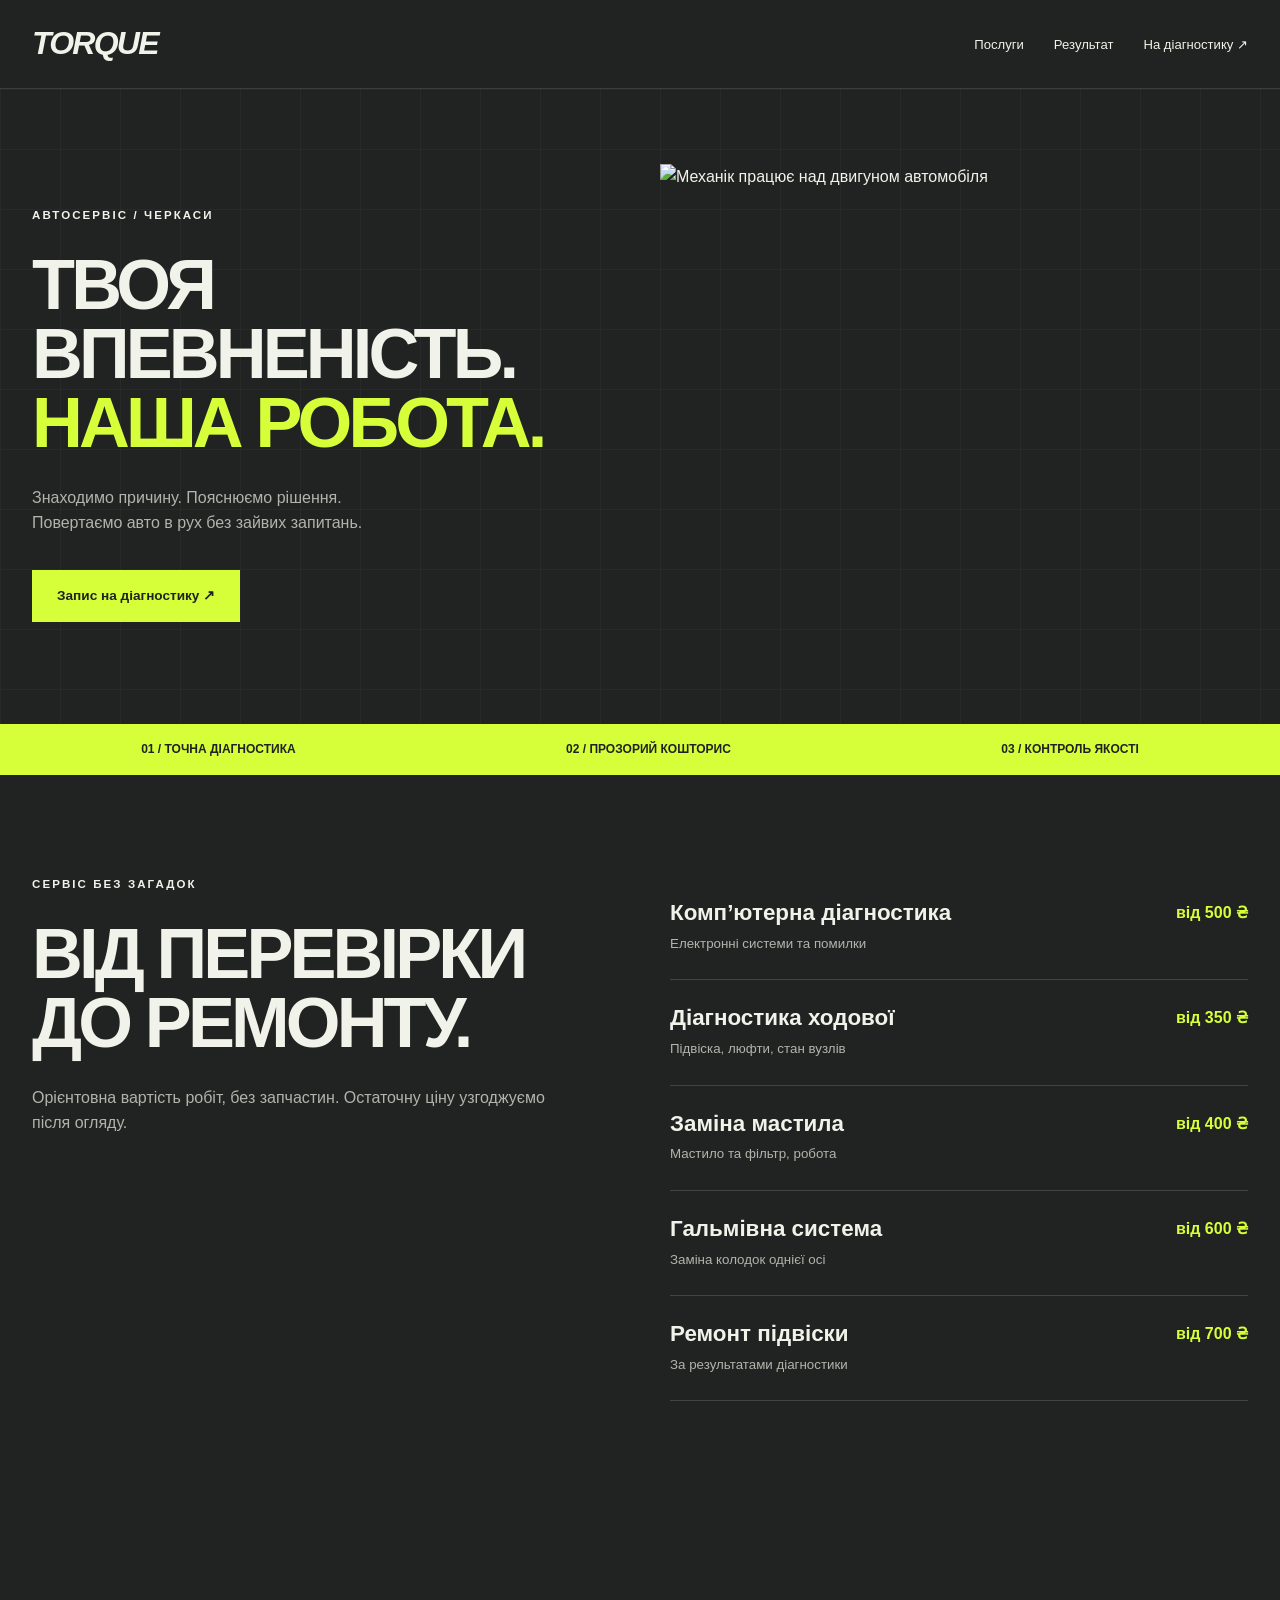
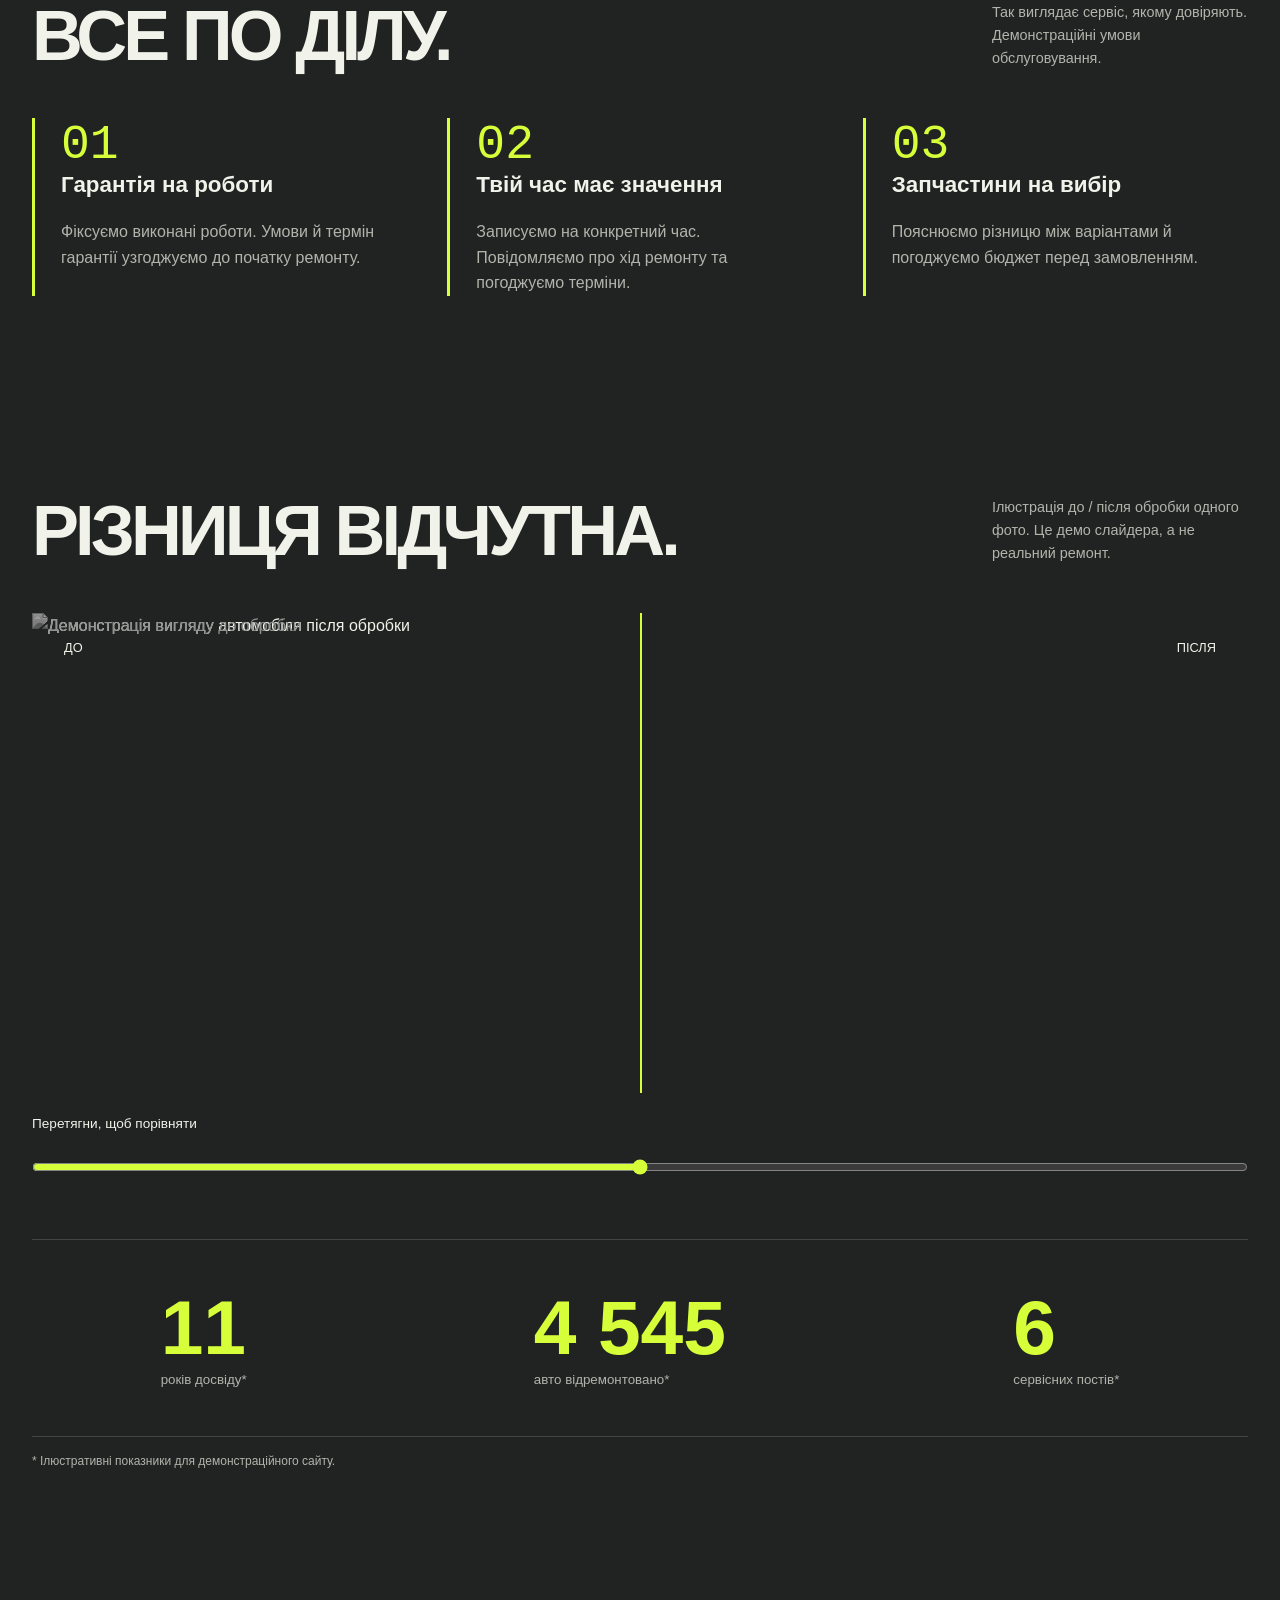
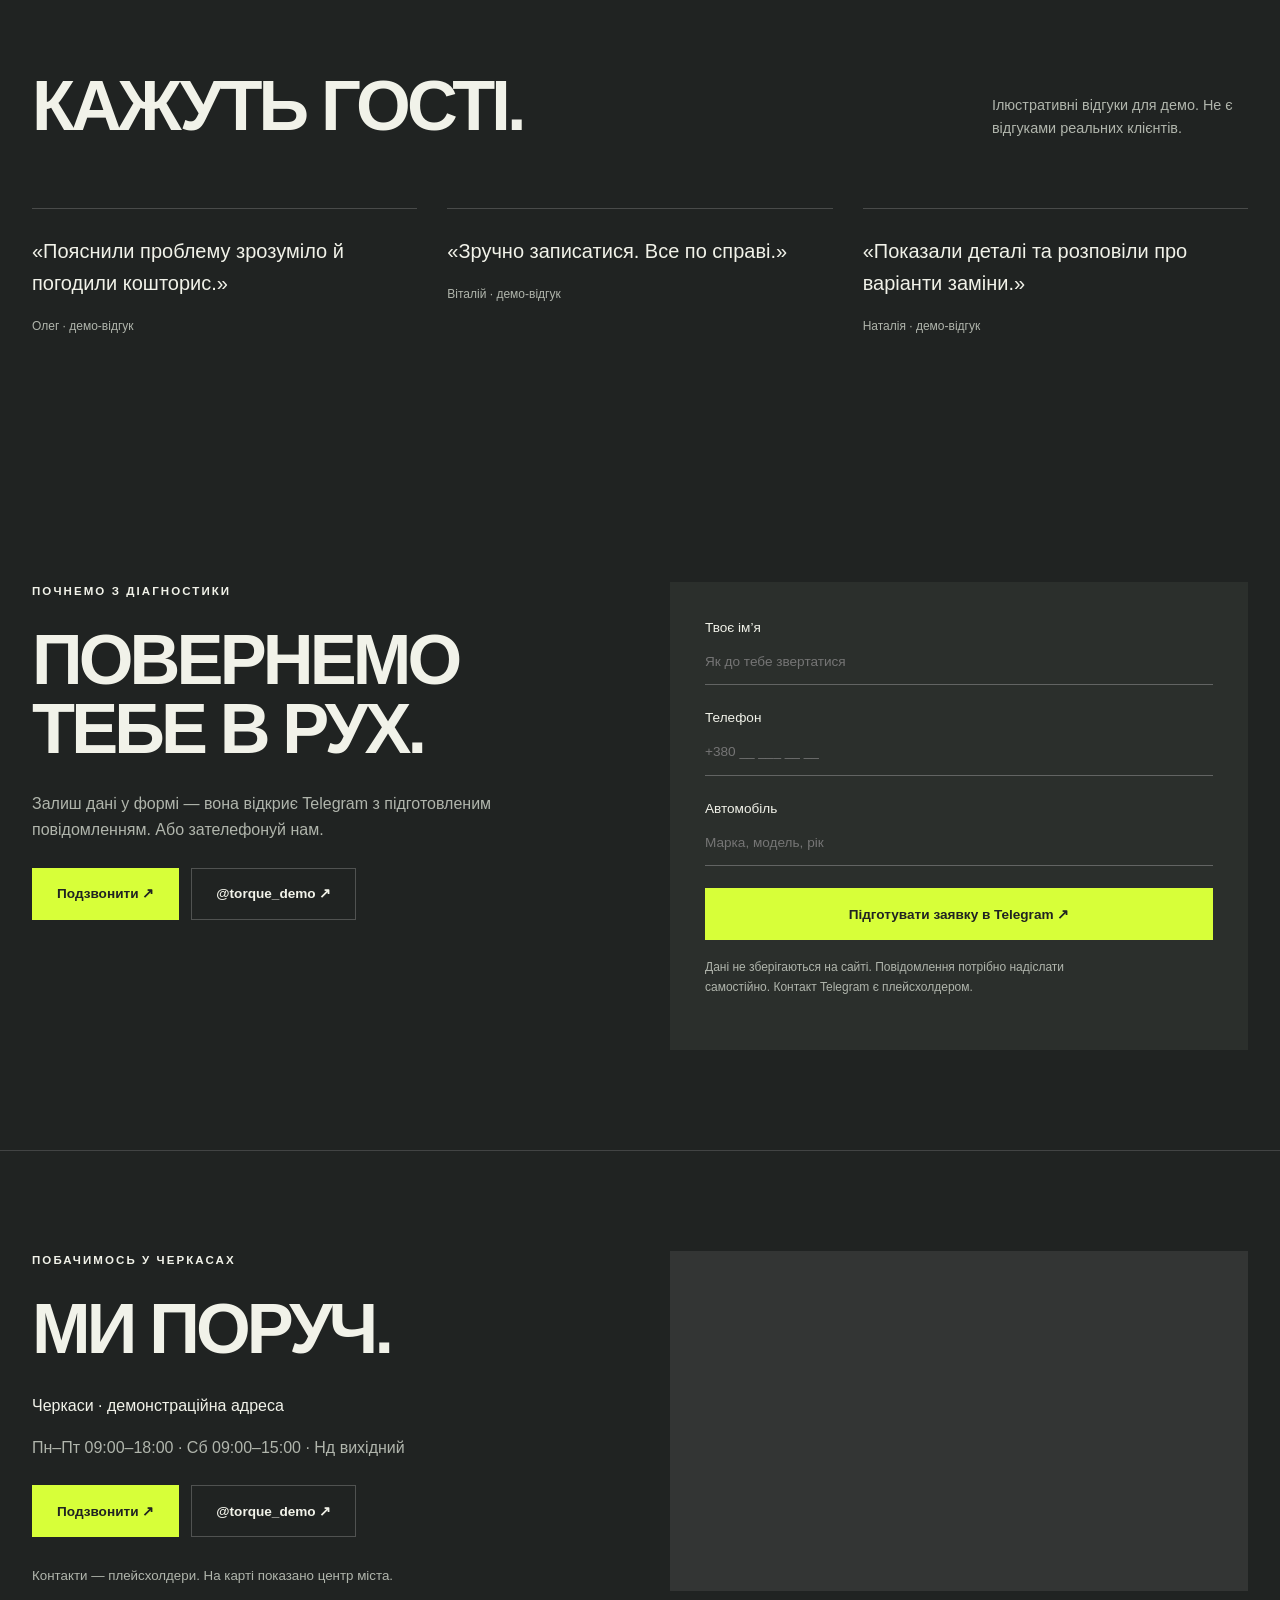
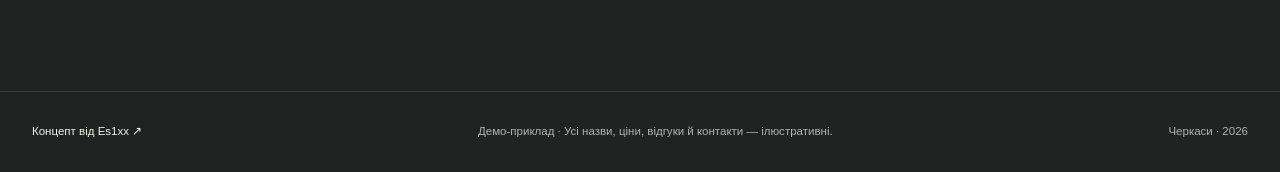
==== autoservice/index.html @ 0e994710 "Initial portfolio deploy" ====
<!doctype html><html lang="uk"><head><meta charset="utf-8"><meta name="viewport" content="width=device-width, initial-scale=1"><title>TORQUE — Автосервіс у Черкасах | Демо</title><meta name="description" content="Діагностика, ремонт ходової та технічне обслуговування. Демонстраційний автосервіс TORQUE."><meta name="author" content="Es1xx"><meta name="theme-color" content="#202322"><meta property="og:type" content="website"><meta property="og:locale" content="uk_UA"><meta property="og:title" content="TORQUE — Автосервіс у Черкасах | Демо"><meta property="og:description" content="Діагностика, ремонт ходової та технічне обслуговування. Демонстраційний автосервіс TORQUE."><meta property="og:url" content="https://es1xx.github.io/autoservice/"><meta property="og:image" content="https://images.unsplash.com/photo-1486262715619-67b85e0b08d3?auto=format&fit=crop&w=1200&q=80"><meta name="twitter:card" content="summary_large_image"><link rel="icon" href="/assets/favicon.svg" type="image/svg+xml"><link rel="preconnect" href="https://images.unsplash.com"><link rel="stylesheet" href="/assets/style.css"><script src="/assets/config.js" defer></script><script src="/assets/app.js" defer></script></head><body class="torque" data-business="autoservice"><a class="skip" href="#main">До вмісту</a><header><nav class="wrap"><a class="logo" href="/autoservice/">TORQUE</a><div class="navlinks"><a class="desktop" href="#services">Послуги</a><a class="desktop" href="#results">Результат</a><a href="#request-section">На діагностику ↗</a></div></nav></header><main id="main"><section class="hero"><div class="wrap grid2"><div><span class="eyebrow">Автосервіс / Черкаси</span><h1>Твоя впевненість.<br><span>Наша робота.</span></h1><p>Знаходимо причину. Пояснюємо рішення.<br>Повертаємо авто в рух без зайвих запитань.</p><a class="btn" href="#request-section">Запис на діагностику ↗</a></div><figure><img src="https://images.unsplash.com/photo-1486262715619-67b85e0b08d3?auto=format&fit=crop&w=1200&q=80" alt="Механік працює над двигуном автомобіля" width="1200" height="900" fetchpriority="high"></figure></div><div class="hero-strip"><span>01 / ТОЧНА ДІАГНОСТИКА</span><span>02 / ПРОЗОРИЙ КОШТОРИС</span><span>03 / КОНТРОЛЬ ЯКОСТІ</span></div></section><section id="services"><div class="wrap grid2"><div><span class="eyebrow">Сервіс без загадок</span><h2>Від перевірки<br>до ремонту.</h2><p class="muted" style="margin-top:28px">Орієнтовна вартість робіт, без запчастин. Остаточну ціну узгоджуємо після огляду.</p></div><div><div class="price"><div><h3>Комп’ютерна діагностика</h3><small>Електронні системи та помилки</small></div><strong>від 500 ₴</strong></div><div class="price"><div><h3>Діагностика ходової</h3><small>Підвіска, люфти, стан вузлів</small></div><strong>від 350 ₴</strong></div><div class="price"><div><h3>Заміна мастила</h3><small>Мастило та фільтр, робота</small></div><strong>від 400 ₴</strong></div><div class="price"><div><h3>Гальмівна система</h3><small>Заміна колодок однієї осі</small></div><strong>від 600 ₴</strong></div><div class="price"><div><h3>Ремонт підвіски</h3><small>За результатами діагностики</small></div><strong>від 700 ₴</strong></div></div></div></section><section><div class="wrap"><div class="section-head"><h2>Все по ділу.</h2><p>Так виглядає сервіс, якому довіряють. Демонстраційні умови обслуговування.</p></div><div class="grid3"><article class="reason reveal"><span>01</span><h3>Гарантія на роботи</h3><p>Фіксуємо виконані роботи. Умови й термін гарантії узгоджуємо до початку ремонту.</p></article><article class="reason reveal"><span>02</span><h3>Твій час має значення</h3><p>Записуємо на конкретний час. Повідомляємо про хід ремонту та погоджуємо терміни.</p></article><article class="reason reveal"><span>03</span><h3>Запчастини на вибір</h3><p>Пояснюємо різницю між варіантами й погоджуємо бюджет перед замовленням.</p></article></div></div></section><section id="results"><div class="wrap"><div class="section-head"><h2>Різниця відчутна.</h2><p>Ілюстрація до / після обробки одного фото. Це демо слайдера, а не реальний ремонт.</p></div><div class="compare"><img src="https://images.unsplash.com/photo-1503376780353-7e6692767b70?auto=format&fit=crop&w=1200&q=80" alt="Демонстрація вигляду автомобіля після обробки" width="1200" height="900" loading="lazy" decoding="async"><img class="before" src="https://images.unsplash.com/photo-1503376780353-7e6692767b70?auto=format&fit=crop&w=1200&q=80" alt="Демонстрація вигляду до обробки" width="1200" height="900" loading="lazy" decoding="async"><div class="labels"><span>ДО</span><span>ПІСЛЯ</span></div></div><label for="comparison" style="margin-top:20px">Перетягни, щоб порівняти<input class="range" id="comparison" type="range" min="0" max="100" value="50" aria-label="Межа порівняння до та після"></label><div class="stats"><div><strong data-count="12">12</strong><small>років досвіду*</small></div><div><strong data-count="4800">4 800</strong><small>авто відремонтовано*</small></div><div><strong data-count="6">6</strong><small>сервісних постів*</small></div></div><p class="muted" style="font-size:.75rem;margin-top:15px">* Ілюстративні показники для демонстраційного сайту.</p></div></section><section><div class="wrap"><div class="section-head"><h2>Кажуть гості.</h2><p>Ілюстративні відгуки для демо. Не є відгуками реальних клієнтів.</p></div><div class="grid3"><blockquote class="quote reveal">«Пояснили проблему зрозуміло й погодили кошторис.»<cite>Олег · демо-відгук</cite></blockquote><blockquote class="quote reveal">«Зручно записатися. Все по справі.»<cite>Віталій · демо-відгук</cite></blockquote><blockquote class="quote reveal">«Показали деталі та розповіли про варіанти заміни.»<cite>Наталія · демо-відгук</cite></blockquote></div></div></section><section id="request-section"><div class="wrap grid2"><div><span class="eyebrow">Почнемо з діагностики</span><h2>Повернемо<br>тебе в рух.</h2><p class="muted" style="margin-top:28px">Залиш дані у формі — вона відкриє Telegram з підготовленим повідомленням. Або зателефонуй нам.</p><div class="contact-links"><a class="btn" data-contact="phone" href="tel:+380000000000">Подзвонити ↗</a><a class="btn outline" data-contact="telegram" href="https://t.me/torque_demo">@torque_demo ↗</a></div></div><form id="request"><label>Твоє ім’я<input name="name" autocomplete="given-name" placeholder="Як до тебе звертатися" required maxlength="80"></label><label>Телефон<input name="phone" type="tel" autocomplete="tel" inputmode="tel" placeholder="+380 __ ___ __ __" required pattern="[+0-9() .-]{9,20}" maxlength="20"></label><label>Автомобіль<input name="car" autocomplete="off" placeholder="Марка, модель, рік" required maxlength="120"></label><button class="btn" type="submit">Підготувати заявку в Telegram ↗</button><p class="form-help">Дані не зберігаються на сайті. Повідомлення потрібно надіслати самостійно. Контакт Telegram є плейсхолдером.</p><p class="form-help" id="form-status" role="status" aria-live="polite"></p></form></div></section><section class="contact" id="contacts"><div class="wrap grid2"><div><span class="eyebrow">Побачимось у Черкасах</span><h2>Ми поруч.</h2><p data-address>Черкаси · демонстраційна адреса</p><p class="muted">Пн–Пт 09:00–18:00 · Сб 09:00–15:00 · Нд вихідний</p><div class="contact-links"><a class="btn" data-contact="phone" href="tel:+380000000000">Подзвонити ↗</a><a class="btn outline" data-contact="telegram" href="https://t.me/torque_demo">@torque_demo ↗</a></div><small class="muted">Контакти — плейсхолдери. На карті показано центр міста.</small></div><iframe class="map" title="Карта центру Черкас — демонстраційна локація" loading="lazy" referrerpolicy="no-referrer" src="https://www.openstreetmap.org/export/embed.html?bbox=32.045%2C49.433%2C32.075%2C49.453&amp;layer=mapnik&amp;marker=49.443%2C32.060"></iframe></div></section></main><a class="btn mobile-cta" data-contact="phone" href="tel:+380000000000">Подзвонити ↗</a><footer><div class="wrap"><a href="/">Концепт від Es1xx ↗</a><span>Демо-приклад · Усі назви, ціни, відгуки й контакти — ілюстративні.</span><span>Черкаси · 2026</span></div></footer></body></html>
---- assets/style.css ----
*{box-sizing:border-box}html{scroll-behavior:smooth;scroll-padding-top:90px}body{margin:0;font-family:Arial,Helvetica,sans-serif;line-height:1.6;background:var(--bg);color:var(--fg)}:root{--bg:#f4f3ed;--fg:#20251f;--accent:#365641;--muted:#64695f}a{color:inherit;text-decoration:none}button,input{font:inherit}button,a,input{ -webkit-tap-highlight-color:transparent}a:focus-visible,button:focus-visible,input:focus-visible{outline:3px solid var(--accent);outline-offset:5px}img{display:block;width:100%;height:100%;object-fit:cover}figure{margin:0}h1,h2,h3,p{margin:0}h1,h2{line-height:.98;letter-spacing:-.055em}h1{font-size:clamp(3.5rem,8vw,8rem)}h2{font-size:clamp(2.6rem,5.5vw,5.5rem)}h3{font-size:1.4rem;line-height:1.2}p{max-width:58ch}p+p{margin-top:1rem}.wrap{width:min(1280px,calc(100% - 64px));margin:auto}header{border-bottom:1px solid #8884;position:relative;z-index:10}nav{min-height:88px;display:flex;justify-content:space-between;align-items:center;gap:24px}.logo{font-size:1.6rem;font-weight:900;letter-spacing:-.06em}.navlinks{display:flex;gap:30px;align-items:center;font-size:.82rem}.navlinks a:hover{color:var(--accent)}.eyebrow{text-transform:uppercase;font-size:.72rem;letter-spacing:.18em;font-weight:700;margin-bottom:25px;display:block}.btn{display:inline-flex;justify-content:center;align-items:center;gap:32px;min-height:52px;padding:14px 24px;background:var(--accent);color:var(--bg);border:1px solid var(--accent);font-weight:700;font-size:.85rem;cursor:pointer;transition:transform .2s,filter .2s}.btn:hover{transform:translateY(-3px);filter:brightness(1.12)}.btn.outline{background:transparent;color:var(--fg);border-color:#8887}section{padding:100px 0}.section-head{display:flex;justify-content:space-between;align-items:end;gap:32px;margin-bottom:48px}.section-head p{font-size:.9rem;color:var(--muted);max-width:32ch}.hero{position:relative}.hero p{color:var(--muted);margin:28px 0 34px}.grid2{display:grid;grid-template-columns:1fr 1fr;gap:60px}.grid3{display:grid;grid-template-columns:repeat(3,1fr);gap:30px}.price{padding:25px 0;border-bottom:1px solid #8885;display:flex;justify-content:space-between;gap:24px}.price small{display:block;color:var(--muted);margin-top:6px}.price strong{white-space:nowrap;color:var(--accent)}.quote{border-top:1px solid #8886;padding:26px 0;font-size:1.25rem}.quote cite{display:block;font-style:normal;font-size:.75rem;color:var(--muted);margin-top:18px}.contact{border-top:1px solid #8885}.contact h2{margin-bottom:30px}.contact-links{display:flex;gap:12px;flex-wrap:wrap;margin:25px 0}.map{width:100%;height:340px;border:0;filter:grayscale(1);background:#aaa2}footer{padding:30px 0;border-top:1px solid #8884;font-size:.72rem;color:var(--muted)}footer .wrap{display:flex;justify-content:space-between;gap:20px}.mobile-cta{display:none}.reveal{opacity:1}.motion .reveal{opacity:0;transform:translateY(22px);transition:opacity .65s,transform .65s}.motion .reveal.visible{opacity:1;transform:none}.muted{color:var(--muted)}.tag{font-size:.7rem;border:1px solid #8885;border-radius:20px;padding:6px 12px}.portfolio{--bg:#eeeee7;--fg:#252923;--accent:#37523c;--muted:#6a7066}.portfolio .hero{padding:84px 0 65px}.portfolio .hero h1{font-weight:500;font-size:clamp(3.5rem,6.5vw,6rem);max-width:1000px}.portfolio .hero h1 em{font-family:Georgia,serif;font-weight:400;color:var(--accent)}.portfolio .hero-bottom{display:flex;justify-content:space-between;align-items:end;gap:30px}.portfolio .hero-bottom p{margin-bottom:0}.portfolio .work{padding:30px 0 95px}.project{border-bottom:1px solid #a1a598;padding-bottom:24px}.project-image{height:390px;position:relative;overflow:hidden;margin-bottom:24px}.project-image img{transition:transform .7s;filter:brightness(.65)}.project:hover img{transform:scale(1.05)}.project-image .brand{position:absolute;inset:0;display:flex;align-items:center;justify-content:center;color:white;font-size:2.7rem;font-weight:900;letter-spacing:-.04em}.project:nth-child(2) .brand{font:italic 4.3rem Georgia,serif}.project:nth-child(3) .brand{color:#dbff49;font-style:italic}.project-meta{display:flex;justify-content:space-between;align-items:center;margin:14px 0 20px;font-size:.75rem}.project .btn{width:100%}.portfolio .note{border-top:1px solid #aaa7;padding:40px 0;display:flex;justify-content:space-between;gap:30px}.blackline{--bg:#10100f;--fg:#f0ebe1;--accent:#c6a16d;--muted:#a49e93}.blackline:after{content:'';pointer-events:none;position:fixed;inset:0;z-index:20;opacity:.045;background-image:url("data:image/svg+xml,%3Csvg viewBox='0 0 180 180' xmlns='http://www.w3.org/2000/svg'%3E%3Cfilter id='n'%3E%3CfeTurbulence type='fractalNoise' baseFrequency='.85' numOctaves='3' stitchTiles='stitch'/%3E%3C/filter%3E%3Crect width='100%25' height='100%25' opacity='.6' filter='url(%23n)'/%3E%3C/svg%3E")}.blackline h1,.blackline h2{font-family:Impact,'Arial Narrow',sans-serif;font-weight:400;text-transform:uppercase;letter-spacing:-.025em}.blackline .hero{min-height:calc(100svh - 89px);display:flex;align-items:center;isolation:isolate}.blackline .hero>img{position:absolute;inset:0;z-index:-2;filter:brightness(.3)}.blackline .hero .wrap{padding-top:70px;padding-bottom:90px}.blackline .hero h1{max-width:900px;font-size:clamp(4.8rem,10vw,10rem)}.blackline .hero p{color:#d0c7b9}.blackline .portrait{height:440px;filter:grayscale(1)}.caption{margin-top:18px;display:flex;justify-content:space-between;gap:12px}.masonry{columns:3;column-gap:20px}.masonry figure{break-inside:avoid;margin-bottom:20px;height:320px}.masonry figure:nth-child(2n){height:440px}.lume{--bg:#f5f0e6;--fg:#243e32;--accent:#354d3a;--muted:#6d756b}.lume .logo{font:italic 2.8rem Georgia,serif}.lume h1,.lume h2{font-family:Georgia,serif;font-weight:400}.lume .hero{padding:60px 0 80px}.lume .hero .grid2{align-items:center}.lume .hero figure{height:640px;border-radius:48% 48% 0 0}.lume .hero h1{font-size:clamp(3.8rem,6vw,6.5rem)}.lume .hero em{font-weight:400;color:#a95235}.tabs{display:flex;gap:10px;flex-wrap:wrap;margin-bottom:28px}.tabs button{border:1px solid #354d3a55;background:transparent;border-radius:40px;padding:12px 22px;color:var(--fg);cursor:pointer}.tabs button[aria-selected=true]{background:var(--accent);color:var(--bg)}.menu-panel[hidden]{display:none}.menu-panel .price h3{font:1.35rem Georgia,serif}.lume .about{background:#e9e5d8}.lume .about figure{height:520px}.lume .about .grid2{align-items:center}.lume .gallery{display:grid;grid-template-columns:1.2fr .8fr 1fr;gap:20px;height:400px}.lume .gallery figure:nth-child(2){padding-top:50px}.torque{--bg:#202322;--fg:#f1f2e9;--accent:#d7ff39;--muted:#b0b5ac}.torque h1,.torque h2,.torque .logo{font-weight:900;text-transform:uppercase;letter-spacing:-.055em}.torque .logo{font-style:italic;font-size:2rem}.torque .hero{padding:75px 0 0;background-image:linear-gradient(#c4d0c30b 1px,transparent 1px),linear-gradient(90deg,#c4d0c30b 1px,transparent 1px);background-size:60px 60px}.torque .hero h1{font-size:clamp(3.4rem,7vw,7rem)}.torque .hero h1 span{color:var(--accent)}.torque .hero .grid2{align-items:center;gap:40px}.torque .hero figure{height:500px}.torque .hero .hero-strip{background:var(--accent);color:#202322;padding:16px;margin-top:60px;display:flex;justify-content:space-around;gap:20px;font-size:.75rem;font-weight:bold}.reason{border-left:3px solid var(--accent);padding:0 26px}.reason span{color:var(--accent);font:3rem monospace}.reason p{color:var(--muted);margin-top:20px}.compare{position:relative;height:480px;overflow:hidden;--pos:50%}.compare img{position:absolute;inset:0}.compare .before{clip-path:inset(0 calc(100% - var(--pos)) 0 0);filter:grayscale(1) brightness(.6)}.compare:after{content:'';position:absolute;top:0;bottom:0;left:var(--pos);width:2px;background:var(--accent);pointer-events:none}.compare .labels{position:absolute;inset:20px 20px auto;display:flex;justify-content:space-between}.compare span{background:#202322;padding:5px 12px;font-size:.8rem}.range{width:100%;accent-color:var(--accent);margin:24px 0}.stats{display:flex;justify-content:space-around;gap:30px;border-top:1px solid #8885;border-bottom:1px solid #8885;padding:45px 0;margin-top:40px}.stats strong{font-size:clamp(3rem,6vw,6rem);line-height:1.1;color:var(--accent)}.stats small{display:block;color:var(--muted)}form{padding:35px;background:#2b2f2c}label{display:block;margin-bottom:22px;font-size:.85rem}input:not([type=range]){width:100%;border:0;border-bottom:1px solid #8889;background:transparent;padding:12px 0;color:var(--fg);border-radius:0}form .btn{width:100%}.form-help{font-size:.75rem;margin-top:18px;color:var(--muted)}.qr-menu{max-width:850px}.qr-menu h1{font-size:clamp(3.4rem,7vw,6rem)}.qr-menu section{padding:50px 0}.skip{position:absolute;top:-100px;left:20px;z-index:100;padding:12px;background:var(--accent);color:var(--bg)}.skip:focus{top:10px}@media(min-width:900px){.project:nth-child(2){margin-top:60px}.project:nth-child(3){margin-top:120px}}@media(max-width:800px){.wrap{width:calc(100% - 40px)}nav{min-height:75px;gap:12px}.navlinks{gap:16px}.navlinks .desktop{display:none}section{padding:65px 0}.grid2,.grid3{grid-template-columns:1fr;gap:35px}.section-head{align-items:start;flex-direction:column;gap:20px;margin-bottom:32px}.portfolio .hero{padding-top:55px}.portfolio .hero-bottom{align-items:start;flex-direction:column;gap:20px}.portfolio .project-image{height:380px}.portfolio .note{flex-direction:column}.blackline .hero{min-height:calc(100svh - 76px)}.blackline .hero h1{font-size:4.8rem}.blackline .portrait{height:420px}.masonry{columns:2;column-gap:12px}.masonry figure{height:220px;margin-bottom:12px}.masonry figure:nth-child(2n){height:290px}.lume .hero figure{height:420px}.lume .hero .grid2{gap:45px}.lume .about figure{height:360px}.lume .gallery{height:auto;grid-template-columns:1fr 1fr}.lume .gallery figure{height:260px}.lume .gallery figure:nth-child(2){padding:0}.lume .gallery figure:last-child{grid-column:1/-1;height:280px}.torque .hero{padding-top:50px}.torque .hero figure{height:330px}.torque .hero .hero-strip{flex-wrap:wrap;justify-content:center;margin-top:35px}.compare{height:320px}.stats{justify-content:space-between;gap:16px}.stats small{font-size:.7rem}.stats strong{font-size:3rem}form{padding:24px}.mobile-cta{display:flex;position:fixed;bottom:12px;left:20px;right:20px;z-index:30;box-shadow:0 4px 30px #0006}.blackline footer,.torque footer{padding-bottom:90px}footer .wrap{flex-wrap:wrap}.contact-links .btn{flex:1}.navlinks a{font-size:.75rem}}@media(prefers-reduced-motion:reduce){html{scroll-behavior:auto}*,*:before,*:after{transition:none!important;animation:none!important}.motion .reveal{opacity:1;transform:none}}
/* Prevent intrinsic grid sizes and long display headlines from widening phones. */
.grid2>*,.grid3>*{min-width:0}h1,h2,h3{overflow-wrap:anywhere}blockquote{margin-left:0;margin-right:0}
@media(max-width:800px){.blackline .hero h1{font-size:clamp(2.65rem,12vw,4.8rem)}.torque .hero h1{font-size:clamp(2.8rem,12vw,4rem)}}
/* Keep long Ukrainian display words intact in desktop demo previews. */
@media(min-width:801px){.torque .hero h1{font-size:clamp(3rem,5.5vw,6rem)}.blackline .hero h1{font-size:clamp(4rem,8vw,8rem)}}
/* Clear demo attribution and balanced placeholder contact actions. */
footer a{color:var(--fg);text-underline-offset:5px}footer a:hover{text-decoration:underline}
.contact-links a[data-contact="telegram"]{overflow-wrap:anywhere}
@media(max-width:800px){footer .wrap{gap:14px}.contact-links{gap:10px}.contact-links .btn{padding-left:18px;padding-right:18px}}
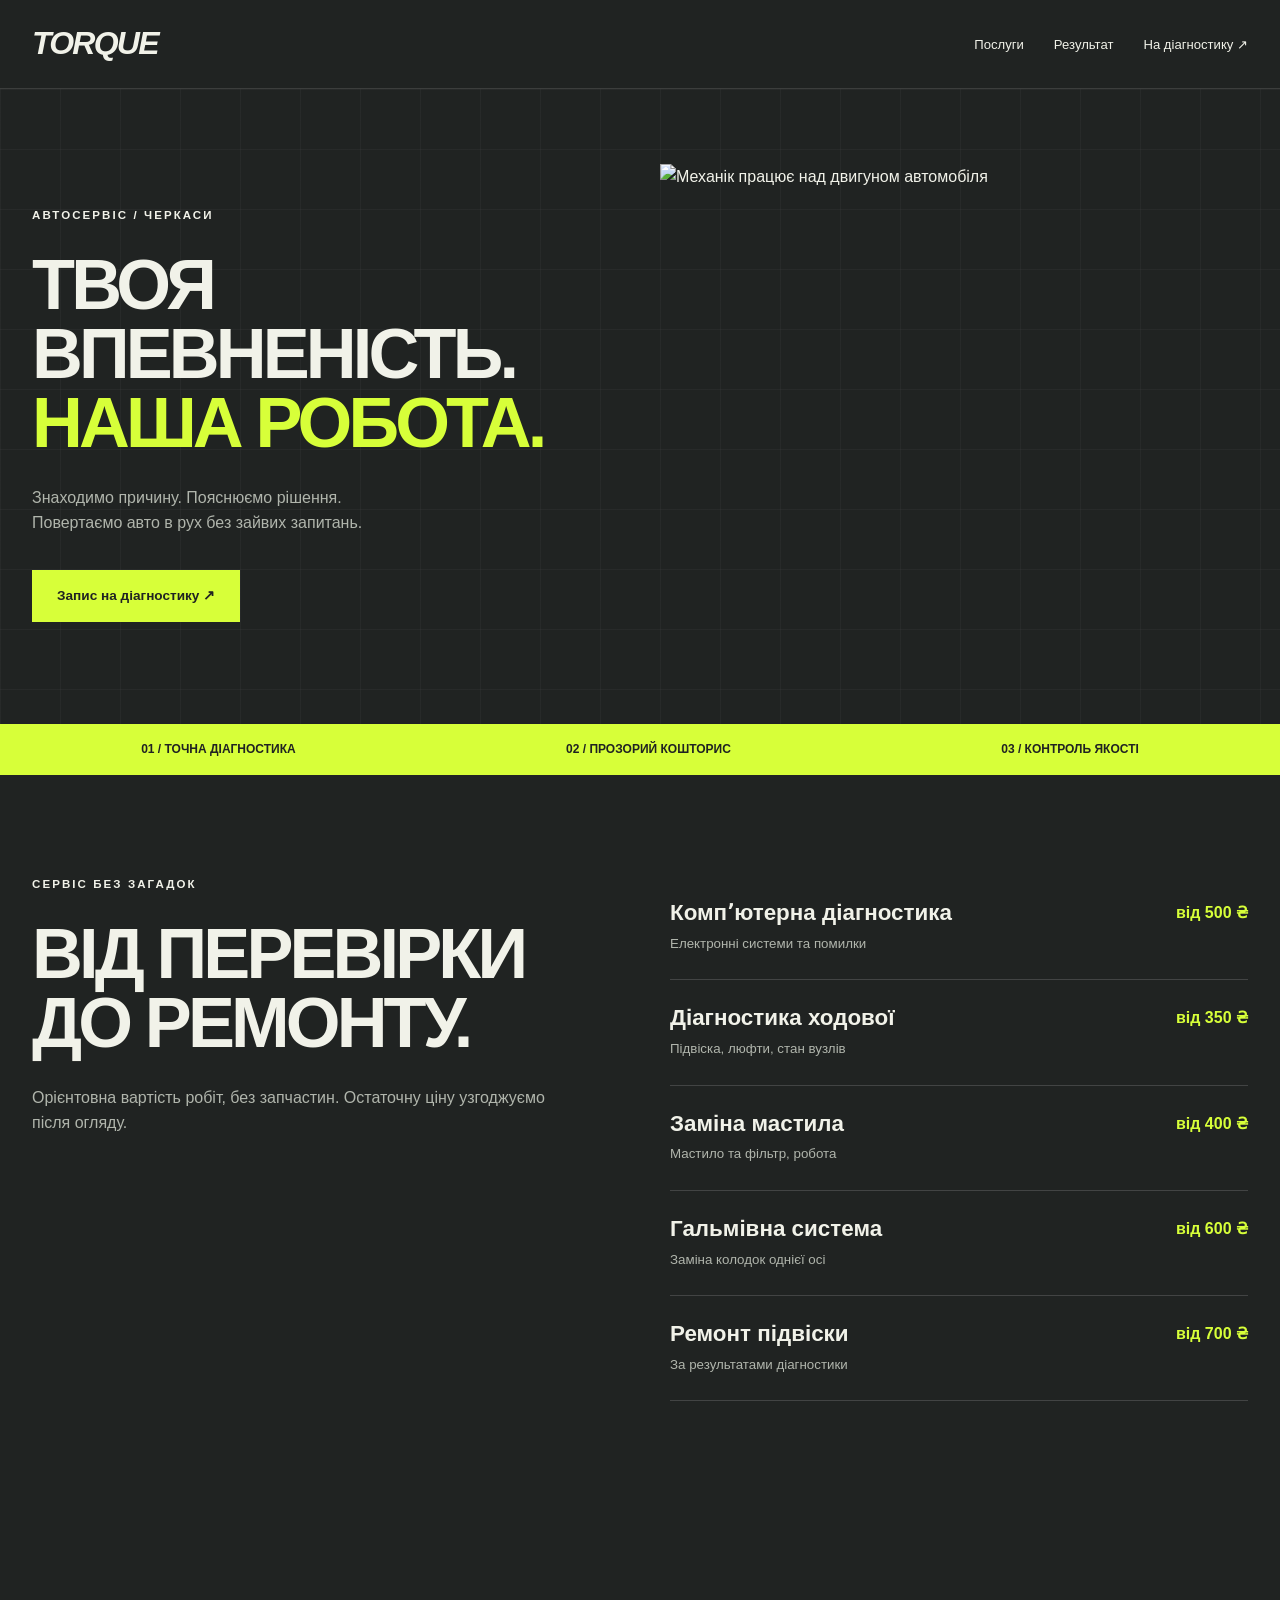
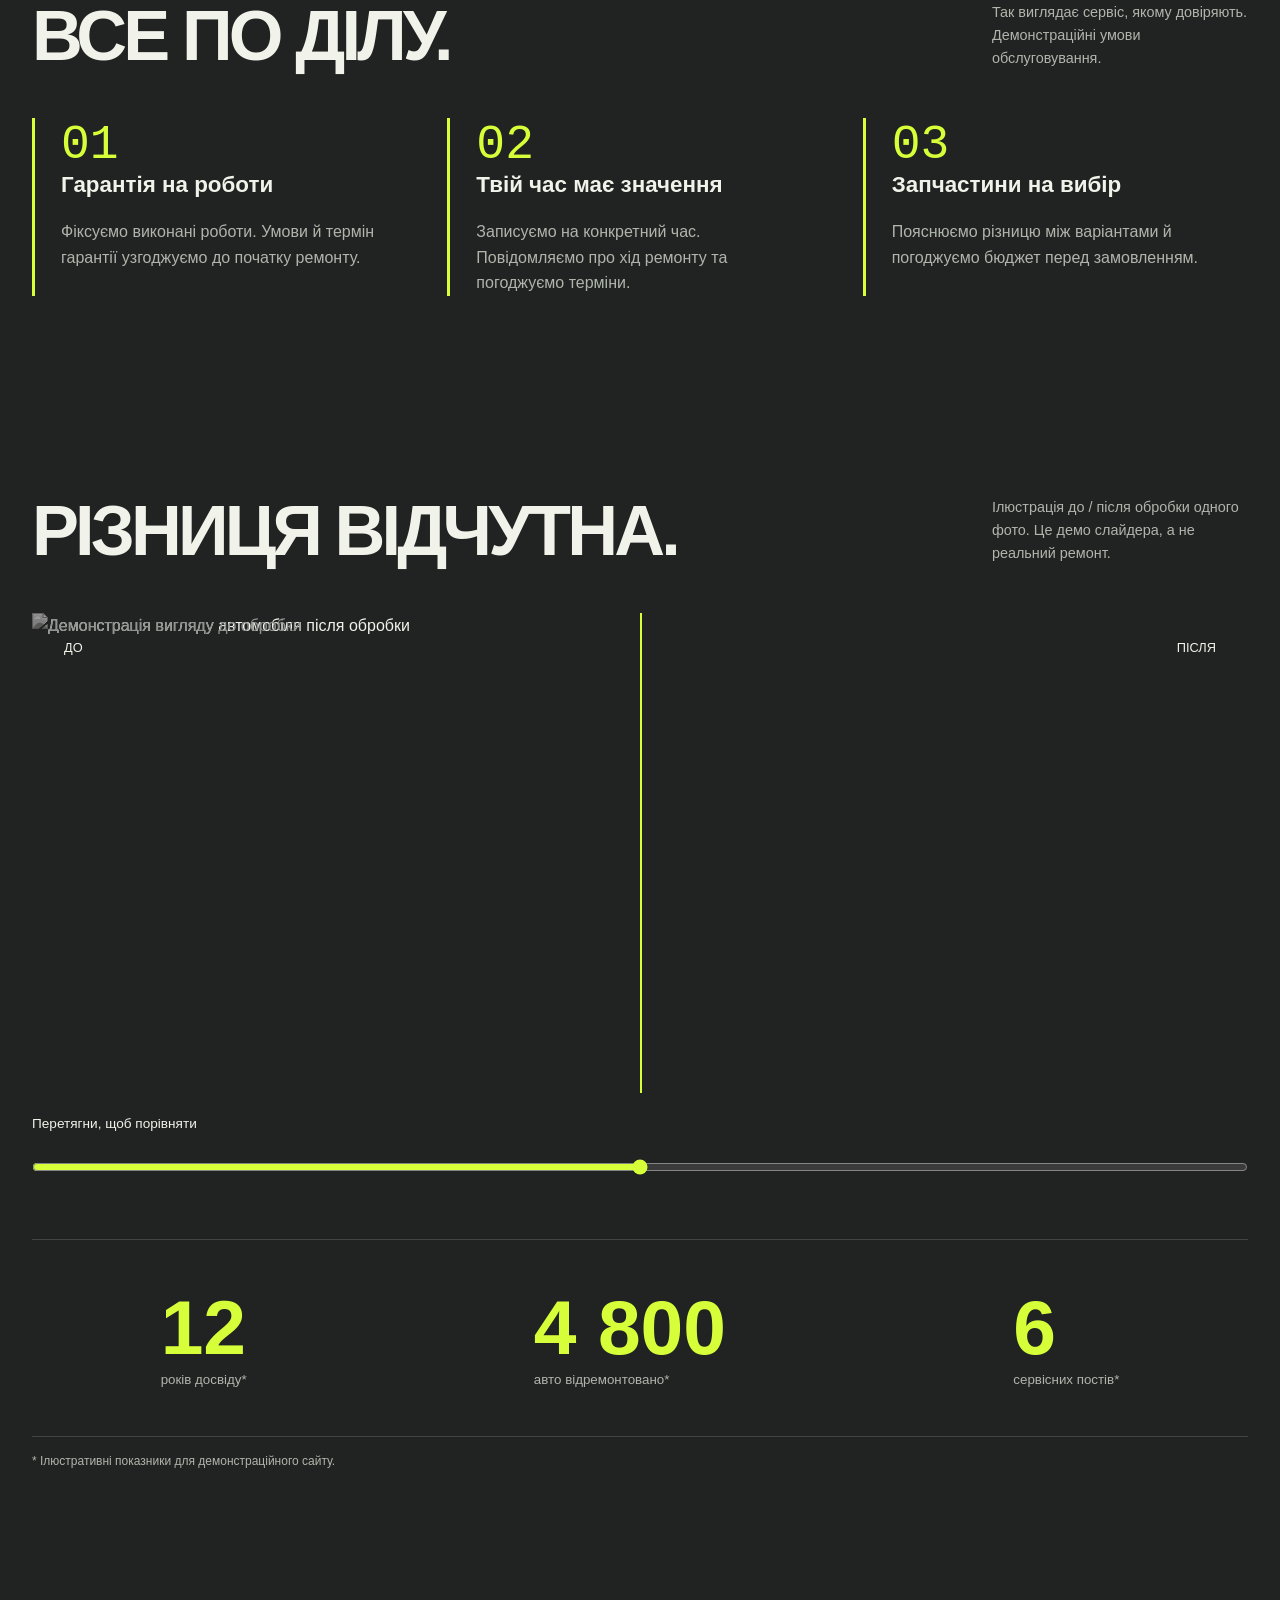
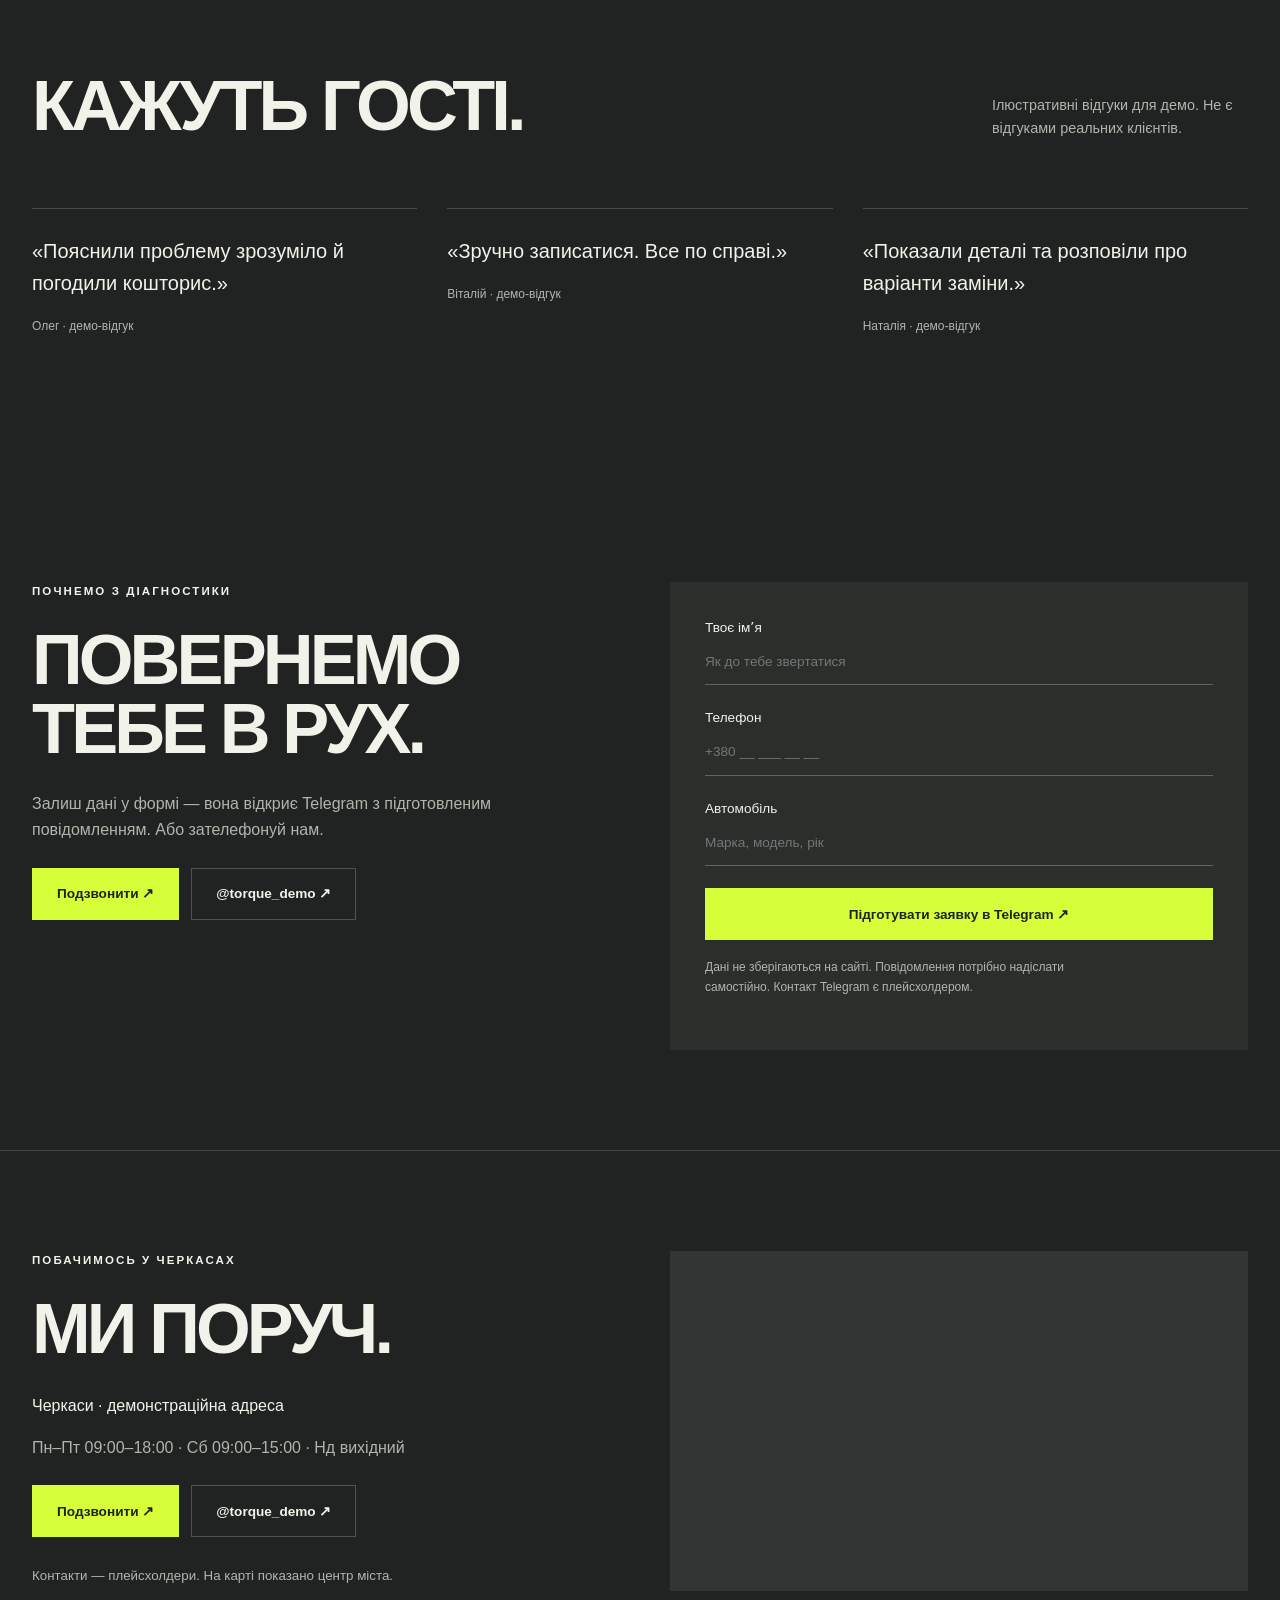
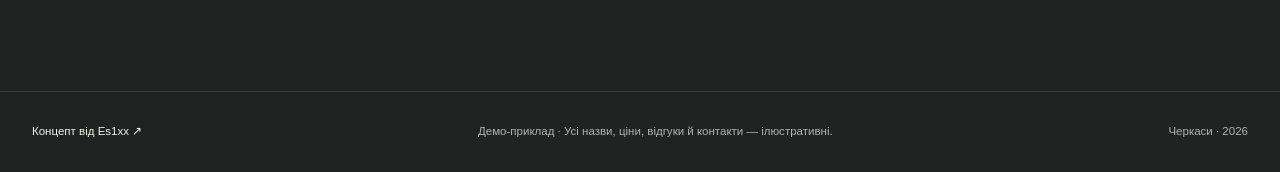
==== commit d0e75b82: "Fix portfolio anchors, logo text and apostrophe consistency" ====
--- a/autoservice/index.html
+++ b/autoservice/index.html
@@ -1 +1 @@
-<!doctype html><html lang="uk"><head><meta charset="utf-8"><meta name="viewport" content="width=device-width, initial-scale=1"><title>TORQUE — Автосервіс у Черкасах | Демо</title><meta name="description" content="Діагностика, ремонт ходової та технічне обслуговування. Демонстраційний автосервіс TORQUE."><meta name="author" content="Es1xx"><meta name="theme-color" content="#202322"><meta property="og:type" content="website"><meta property="og:locale" content="uk_UA"><meta property="og:title" content="TORQUE — Автосервіс у Черкасах | Демо"><meta property="og:description" content="Діагностика, ремонт ходової та технічне обслуговування. Демонстраційний автосервіс TORQUE."><meta property="og:url" content="https://es1xx.github.io/autoservice/"><meta property="og:image" content="https://images.unsplash.com/photo-1486262715619-67b85e0b08d3?auto=format&fit=crop&w=1200&q=80"><meta name="twitter:card" content="summary_large_image"><link rel="icon" href="/assets/favicon.svg" type="image/svg+xml"><link rel="preconnect" href="https://images.unsplash.com"><link rel="stylesheet" href="/assets/style.css"><script src="/assets/config.js" defer></script><script src="/assets/app.js" defer></script></head><body class="torque" data-business="autoservice"><a class="skip" href="#main">До вмісту</a><header><nav class="wrap"><a class="logo" href="/autoservice/">TORQUE</a><div class="navlinks"><a class="desktop" href="#services">Послуги</a><a class="desktop" href="#results">Результат</a><a href="#request-section">На діагностику ↗</a></div></nav></header><main id="main"><section class="hero"><div class="wrap grid2"><div><span class="eyebrow">Автосервіс / Черкаси</span><h1>Твоя впевненість.<br><span>Наша робота.</span></h1><p>Знаходимо причину. Пояснюємо рішення.<br>Повертаємо авто в рух без зайвих запитань.</p><a class="btn" href="#request-section">Запис на діагностику ↗</a></div><figure><img src="https://images.unsplash.com/photo-1486262715619-67b85e0b08d3?auto=format&fit=crop&w=1200&q=80" alt="Механік працює над двигуном автомобіля" width="1200" height="900" fetchpriority="high"></figure></div><div class="hero-strip"><span>01 / ТОЧНА ДІАГНОСТИКА</span><span>02 / ПРОЗОРИЙ КОШТОРИС</span><span>03 / КОНТРОЛЬ ЯКОСТІ</span></div></section><section id="services"><div class="wrap grid2"><div><span class="eyebrow">Сервіс без загадок</span><h2>Від перевірки<br>до ремонту.</h2><p class="muted" style="margin-top:28px">Орієнтовна вартість робіт, без запчастин. Остаточну ціну узгоджуємо після огляду.</p></div><div><div class="price"><div><h3>Комп’ютерна діагностика</h3><small>Електронні системи та помилки</small></div><strong>від 500 ₴</strong></div><div class="price"><div><h3>Діагностика ходової</h3><small>Підвіска, люфти, стан вузлів</small></div><strong>від 350 ₴</strong></div><div class="price"><div><h3>Заміна мастила</h3><small>Мастило та фільтр, робота</small></div><strong>від 400 ₴</strong></div><div class="price"><div><h3>Гальмівна система</h3><small>Заміна колодок однієї осі</small></div><strong>від 600 ₴</strong></div><div class="price"><div><h3>Ремонт підвіски</h3><small>За результатами діагностики</small></div><strong>від 700 ₴</strong></div></div></div></section><section><div class="wrap"><div class="section-head"><h2>Все по ділу.</h2><p>Так виглядає сервіс, якому довіряють. Демонстраційні умови обслуговування.</p></div><div class="grid3"><article class="reason reveal"><span>01</span><h3>Гарантія на роботи</h3><p>Фіксуємо виконані роботи. Умови й термін гарантії узгоджуємо до початку ремонту.</p></article><article class="reason reveal"><span>02</span><h3>Твій час має значення</h3><p>Записуємо на конкретний час. Повідомляємо про хід ремонту та погоджуємо терміни.</p></article><article class="reason reveal"><span>03</span><h3>Запчастини на вибір</h3><p>Пояснюємо різницю між варіантами й погоджуємо бюджет перед замовленням.</p></article></div></div></section><section id="results"><div class="wrap"><div class="section-head"><h2>Різниця відчутна.</h2><p>Ілюстрація до / після обробки одного фото. Це демо слайдера, а не реальний ремонт.</p></div><div class="compare"><img src="https://images.unsplash.com/photo-1503376780353-7e6692767b70?auto=format&fit=crop&w=1200&q=80" alt="Демонстрація вигляду автомобіля після обробки" width="1200" height="900" loading="lazy" decoding="async"><img class="before" src="https://images.unsplash.com/photo-1503376780353-7e6692767b70?auto=format&fit=crop&w=1200&q=80" alt="Демонстрація вигляду до обробки" width="1200" height="900" loading="lazy" decoding="async"><div class="labels"><span>ДО</span><span>ПІСЛЯ</span></div></div><label for="comparison" style="margin-top:20px">Перетягни, щоб порівняти<input class="range" id="comparison" type="range" min="0" max="100" value="50" aria-label="Межа порівняння до та після"></label><div class="stats"><div><strong data-count="12">12</strong><small>років досвіду*</small></div><div><strong data-count="4800">4 800</strong><small>авто відремонтовано*</small></div><div><strong data-count="6">6</strong><small>сервісних постів*</small></div></div><p class="muted" style="font-size:.75rem;margin-top:15px">* Ілюстративні показники для демонстраційного сайту.</p></div></section><section><div class="wrap"><div class="section-head"><h2>Кажуть гості.</h2><p>Ілюстративні відгуки для демо. Не є відгуками реальних клієнтів.</p></div><div class="grid3"><blockquote class="quote reveal">«Пояснили проблему зрозуміло й погодили кошторис.»<cite>Олег · демо-відгук</cite></blockquote><blockquote class="quote reveal">«Зручно записатися. Все по справі.»<cite>Віталій · демо-відгук</cite></blockquote><blockquote class="quote reveal">«Показали деталі та розповіли про варіанти заміни.»<cite>Наталія · демо-відгук</cite></blockquote></div></div></section><section id="request-section"><div class="wrap grid2"><div><span class="eyebrow">Почнемо з діагностики</span><h2>Повернемо<br>тебе в рух.</h2><p class="muted" style="margin-top:28px">Залиш дані у формі — вона відкриє Telegram з підготовленим повідомленням. Або зателефонуй нам.</p><div class="contact-links"><a class="btn" data-contact="phone" href="tel:+380000000000">Подзвонити ↗</a><a class="btn outline" data-contact="telegram" href="https://t.me/torque_demo">@torque_demo ↗</a></div></div><form id="request"><label>Твоє ім’я<input name="name" autocomplete="given-name" placeholder="Як до тебе звертатися" required maxlength="80"></label><label>Телефон<input name="phone" type="tel" autocomplete="tel" inputmode="tel" placeholder="+380 __ ___ __ __" required pattern="[+0-9() .-]{9,20}" maxlength="20"></label><label>Автомобіль<input name="car" autocomplete="off" placeholder="Марка, модель, рік" required maxlength="120"></label><button class="btn" type="submit">Підготувати заявку в Telegram ↗</button><p class="form-help">Дані не зберігаються на сайті. Повідомлення потрібно надіслати самостійно. Контакт Telegram є плейсхолдером.</p><p class="form-help" id="form-status" role="status" aria-live="polite"></p></form></div></section><section class="contact" id="contacts"><div class="wrap grid2"><div><span class="eyebrow">Побачимось у Черкасах</span><h2>Ми поруч.</h2><p data-address>Черкаси · демонстраційна адреса</p><p class="muted">Пн–Пт 09:00–18:00 · Сб 09:00–15:00 · Нд вихідний</p><div class="contact-links"><a class="btn" data-contact="phone" href="tel:+380000000000">Подзвонити ↗</a><a class="btn outline" data-contact="telegram" href="https://t.me/torque_demo">@torque_demo ↗</a></div><small class="muted">Контакти — плейсхолдери. На карті показано центр міста.</small></div><iframe class="map" title="Карта центру Черкас — демонстраційна локація" loading="lazy" referrerpolicy="no-referrer" src="https://www.openstreetmap.org/export/embed.html?bbox=32.045%2C49.433%2C32.075%2C49.453&amp;layer=mapnik&amp;marker=49.443%2C32.060"></iframe></div></section></main><a class="btn mobile-cta" data-contact="phone" href="tel:+380000000000">Подзвонити ↗</a><footer><div class="wrap"><a href="/">Концепт від Es1xx ↗</a><span>Демо-приклад · Усі назви, ціни, відгуки й контакти — ілюстративні.</span><span>Черкаси · 2026</span></div></footer></body></html>+<!doctype html><html lang="uk"><head><meta charset="utf-8"><meta name="viewport" content="width=device-width, initial-scale=1"><title>TORQUE — Автосервіс у Черкасах | Демо</title><meta name="description" content="Діагностика, ремонт ходової та технічне обслуговування. Демонстраційний автосервіс TORQUE."><meta name="author" content="Es1xx"><meta name="theme-color" content="#202322"><meta property="og:type" content="website"><meta property="og:locale" content="uk_UA"><meta property="og:title" content="TORQUE — Автосервіс у Черкасах | Демо"><meta property="og:description" content="Діагностика, ремонт ходової та технічне обслуговування. Демонстраційний автосервіс TORQUE."><meta property="og:url" content="https://es1xx.github.io/autoservice/"><meta property="og:image" content="https://images.unsplash.com/photo-1486262715619-67b85e0b08d3?auto=format&fit=crop&w=1200&q=80"><meta name="twitter:card" content="summary_large_image"><link rel="icon" href="/assets/favicon.svg" type="image/svg+xml"><link rel="preconnect" href="https://images.unsplash.com"><link rel="stylesheet" href="/assets/style.css"><script src="/assets/config.js" defer></script><script src="/assets/app.js" defer></script></head><body class="torque" data-business="autoservice"><a class="skip" href="#main">До вмісту</a><header><nav class="wrap"><a class="logo" href="/autoservice/">TORQUE</a><div class="navlinks"><a class="desktop" href="#services">Послуги</a><a class="desktop" href="#results">Результат</a><a href="#request-section">На діагностику ↗</a></div></nav></header><main id="main"><section class="hero"><div class="wrap grid2"><div><span class="eyebrow">Автосервіс / Черкаси</span><h1>Твоя впевненість.<br><span>Наша робота.</span></h1><p>Знаходимо причину. Пояснюємо рішення.<br>Повертаємо авто в рух без зайвих запитань.</p><a class="btn" href="#request-section">Запис на діагностику ↗</a></div><figure><img src="https://images.unsplash.com/photo-1486262715619-67b85e0b08d3?auto=format&fit=crop&w=1200&q=80" alt="Механік працює над двигуном автомобіля" width="1200" height="900" fetchpriority="high"></figure></div><div class="hero-strip"><span>01 / ТОЧНА ДІАГНОСТИКА</span><span>02 / ПРОЗОРИЙ КОШТОРИС</span><span>03 / КОНТРОЛЬ ЯКОСТІ</span></div></section><section id="services"><div class="wrap grid2"><div><span class="eyebrow">Сервіс без загадок</span><h2>Від перевірки<br>до ремонту.</h2><p class="muted" style="margin-top:28px">Орієнтовна вартість робіт, без запчастин. Остаточну ціну узгоджуємо після огляду.</p></div><div><div class="price"><div><h3>Компʼютерна діагностика</h3><small>Електронні системи та помилки</small></div><strong>від 500 ₴</strong></div><div class="price"><div><h3>Діагностика ходової</h3><small>Підвіска, люфти, стан вузлів</small></div><strong>від 350 ₴</strong></div><div class="price"><div><h3>Заміна мастила</h3><small>Мастило та фільтр, робота</small></div><strong>від 400 ₴</strong></div><div class="price"><div><h3>Гальмівна система</h3><small>Заміна колодок однієї осі</small></div><strong>від 600 ₴</strong></div><div class="price"><div><h3>Ремонт підвіски</h3><small>За результатами діагностики</small></div><strong>від 700 ₴</strong></div></div></div></section><section><div class="wrap"><div class="section-head"><h2>Все по ділу.</h2><p>Так виглядає сервіс, якому довіряють. Демонстраційні умови обслуговування.</p></div><div class="grid3"><article class="reason reveal"><span>01</span><h3>Гарантія на роботи</h3><p>Фіксуємо виконані роботи. Умови й термін гарантії узгоджуємо до початку ремонту.</p></article><article class="reason reveal"><span>02</span><h3>Твій час має значення</h3><p>Записуємо на конкретний час. Повідомляємо про хід ремонту та погоджуємо терміни.</p></article><article class="reason reveal"><span>03</span><h3>Запчастини на вибір</h3><p>Пояснюємо різницю між варіантами й погоджуємо бюджет перед замовленням.</p></article></div></div></section><section id="results"><div class="wrap"><div class="section-head"><h2>Різниця відчутна.</h2><p>Ілюстрація до / після обробки одного фото. Це демо слайдера, а не реальний ремонт.</p></div><div class="compare"><img src="https://images.unsplash.com/photo-1503376780353-7e6692767b70?auto=format&fit=crop&w=1200&q=80" alt="Демонстрація вигляду автомобіля після обробки" width="1200" height="900" loading="lazy" decoding="async"><img class="before" src="https://images.unsplash.com/photo-1503376780353-7e6692767b70?auto=format&fit=crop&w=1200&q=80" alt="Демонстрація вигляду до обробки" width="1200" height="900" loading="lazy" decoding="async"><div class="labels"><span>ДО</span><span>ПІСЛЯ</span></div></div><label for="comparison" style="margin-top:20px">Перетягни, щоб порівняти<input class="range" id="comparison" type="range" min="0" max="100" value="50" aria-label="Межа порівняння до та після"></label><div class="stats"><div><strong data-count="12">12</strong><small>років досвіду*</small></div><div><strong data-count="4800">4 800</strong><small>авто відремонтовано*</small></div><div><strong data-count="6">6</strong><small>сервісних постів*</small></div></div><p class="muted" style="font-size:.75rem;margin-top:15px">* Ілюстративні показники для демонстраційного сайту.</p></div></section><section><div class="wrap"><div class="section-head"><h2>Кажуть гості.</h2><p>Ілюстративні відгуки для демо. Не є відгуками реальних клієнтів.</p></div><div class="grid3"><blockquote class="quote reveal">«Пояснили проблему зрозуміло й погодили кошторис.»<cite>Олег · демо-відгук</cite></blockquote><blockquote class="quote reveal">«Зручно записатися. Все по справі.»<cite>Віталій · демо-відгук</cite></blockquote><blockquote class="quote reveal">«Показали деталі та розповіли про варіанти заміни.»<cite>Наталія · демо-відгук</cite></blockquote></div></div></section><section id="request-section"><div class="wrap grid2"><div><span class="eyebrow">Почнемо з діагностики</span><h2>Повернемо<br>тебе в рух.</h2><p class="muted" style="margin-top:28px">Залиш дані у формі — вона відкриє Telegram з підготовленим повідомленням. Або зателефонуй нам.</p><div class="contact-links"><a class="btn" data-contact="phone" href="tel:+380000000000">Подзвонити ↗</a><a class="btn outline" data-contact="telegram" href="https://t.me/torque_demo">@torque_demo ↗</a></div></div><form id="request"><label>Твоє імʼя<input name="name" autocomplete="given-name" placeholder="Як до тебе звертатися" required maxlength="80"></label><label>Телефон<input name="phone" type="tel" autocomplete="tel" inputmode="tel" placeholder="+380 __ ___ __ __" required pattern="[+0-9() .-]{9,20}" maxlength="20"></label><label>Автомобіль<input name="car" autocomplete="off" placeholder="Марка, модель, рік" required maxlength="120"></label><button class="btn" type="submit">Підготувати заявку в Telegram ↗</button><p class="form-help">Дані не зберігаються на сайті. Повідомлення потрібно надіслати самостійно. Контакт Telegram є плейсхолдером.</p><p class="form-help" id="form-status" role="status" aria-live="polite"></p></form></div></section><section class="contact" id="contacts"><div class="wrap grid2"><div><span class="eyebrow">Побачимось у Черкасах</span><h2>Ми поруч.</h2><p data-address>Черкаси · демонстраційна адреса</p><p class="muted">Пн–Пт 09:00–18:00 · Сб 09:00–15:00 · Нд вихідний</p><div class="contact-links"><a class="btn" data-contact="phone" href="tel:+380000000000">Подзвонити ↗</a><a class="btn outline" data-contact="telegram" href="https://t.me/torque_demo">@torque_demo ↗</a></div><small class="muted">Контакти — плейсхолдери. На карті показано центр міста.</small></div><iframe class="map" title="Карта центру Черкас — демонстраційна локація" loading="lazy" referrerpolicy="no-referrer" src="https://www.openstreetmap.org/export/embed.html?bbox=32.045%2C49.433%2C32.075%2C49.453&amp;layer=mapnik&amp;marker=49.443%2C32.060"></iframe></div></section></main><a class="btn mobile-cta" data-contact="phone" href="tel:+380000000000">Подзвонити ↗</a><footer><div class="wrap"><a href="/">Концепт від Es1xx ↗</a><span>Демо-приклад · Усі назви, ціни, відгуки й контакти — ілюстративні.</span><span>Черкаси · 2026</span></div></footer></body></html>
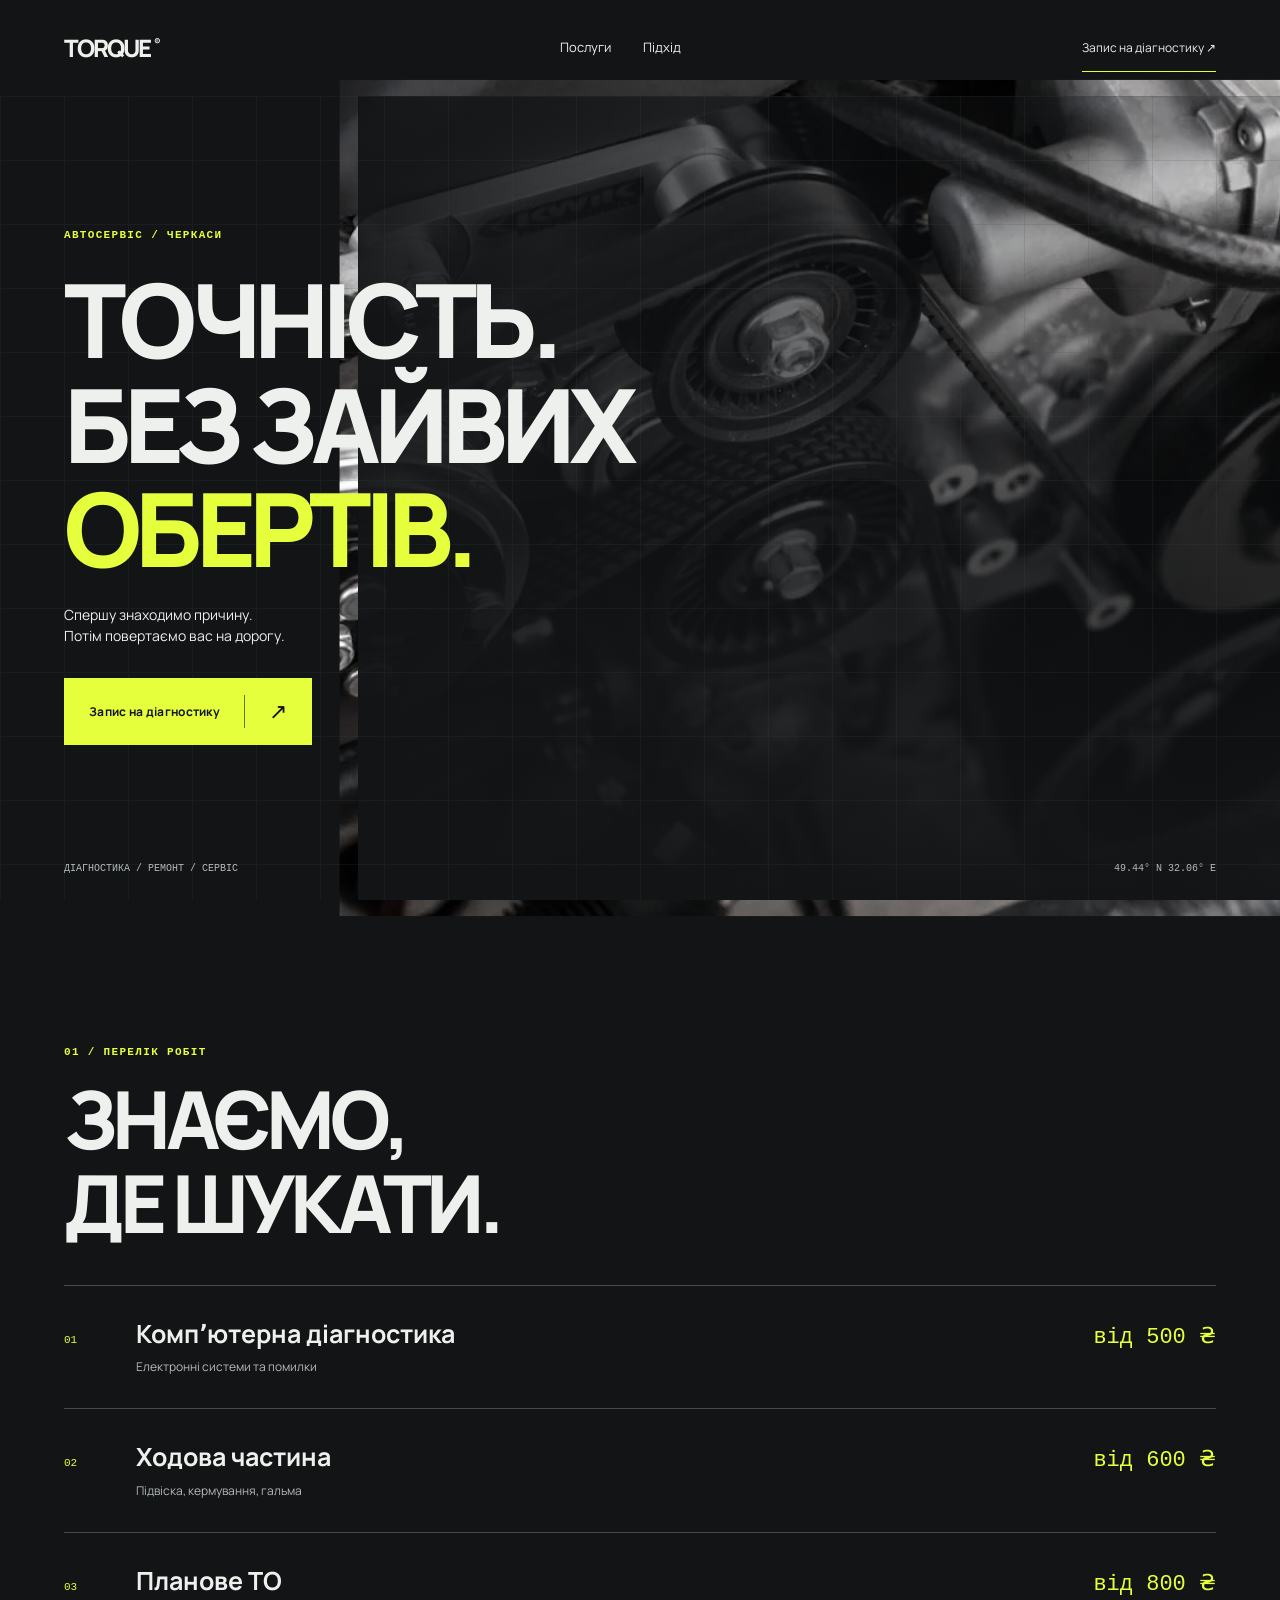
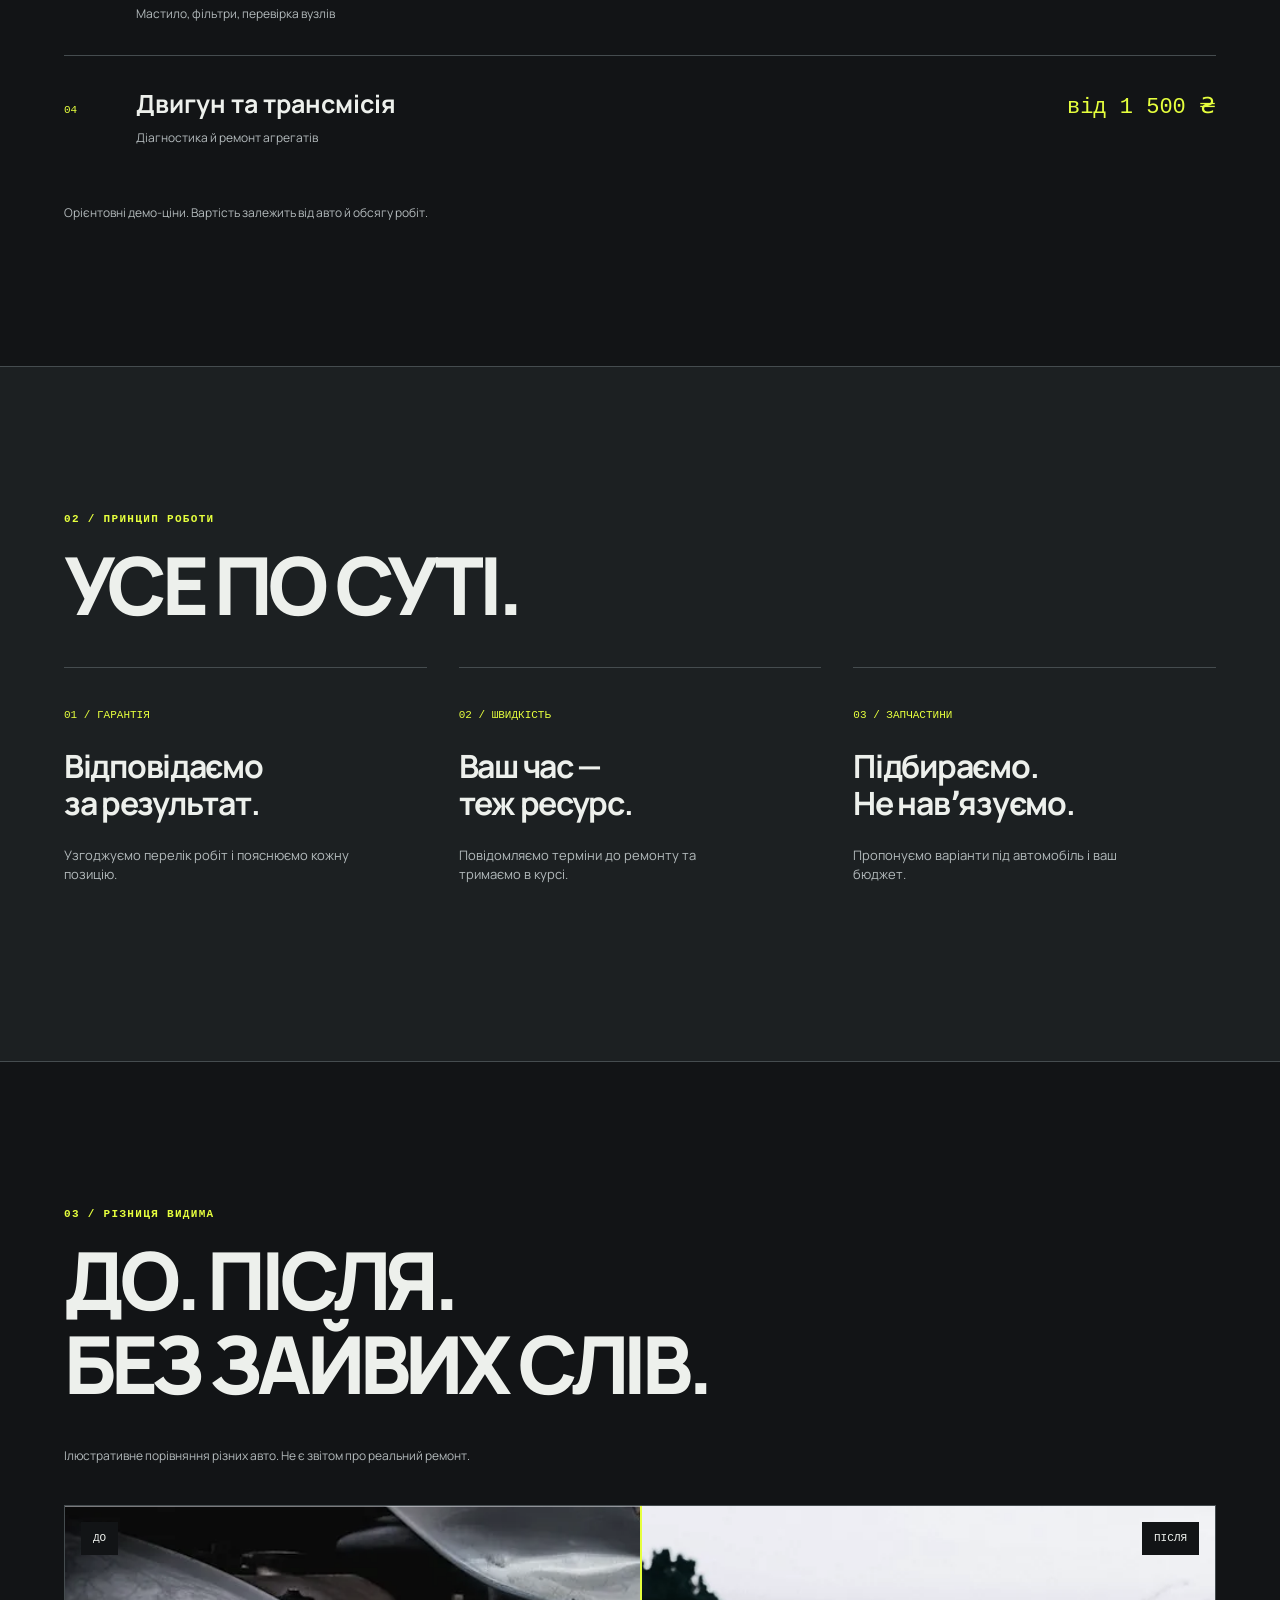
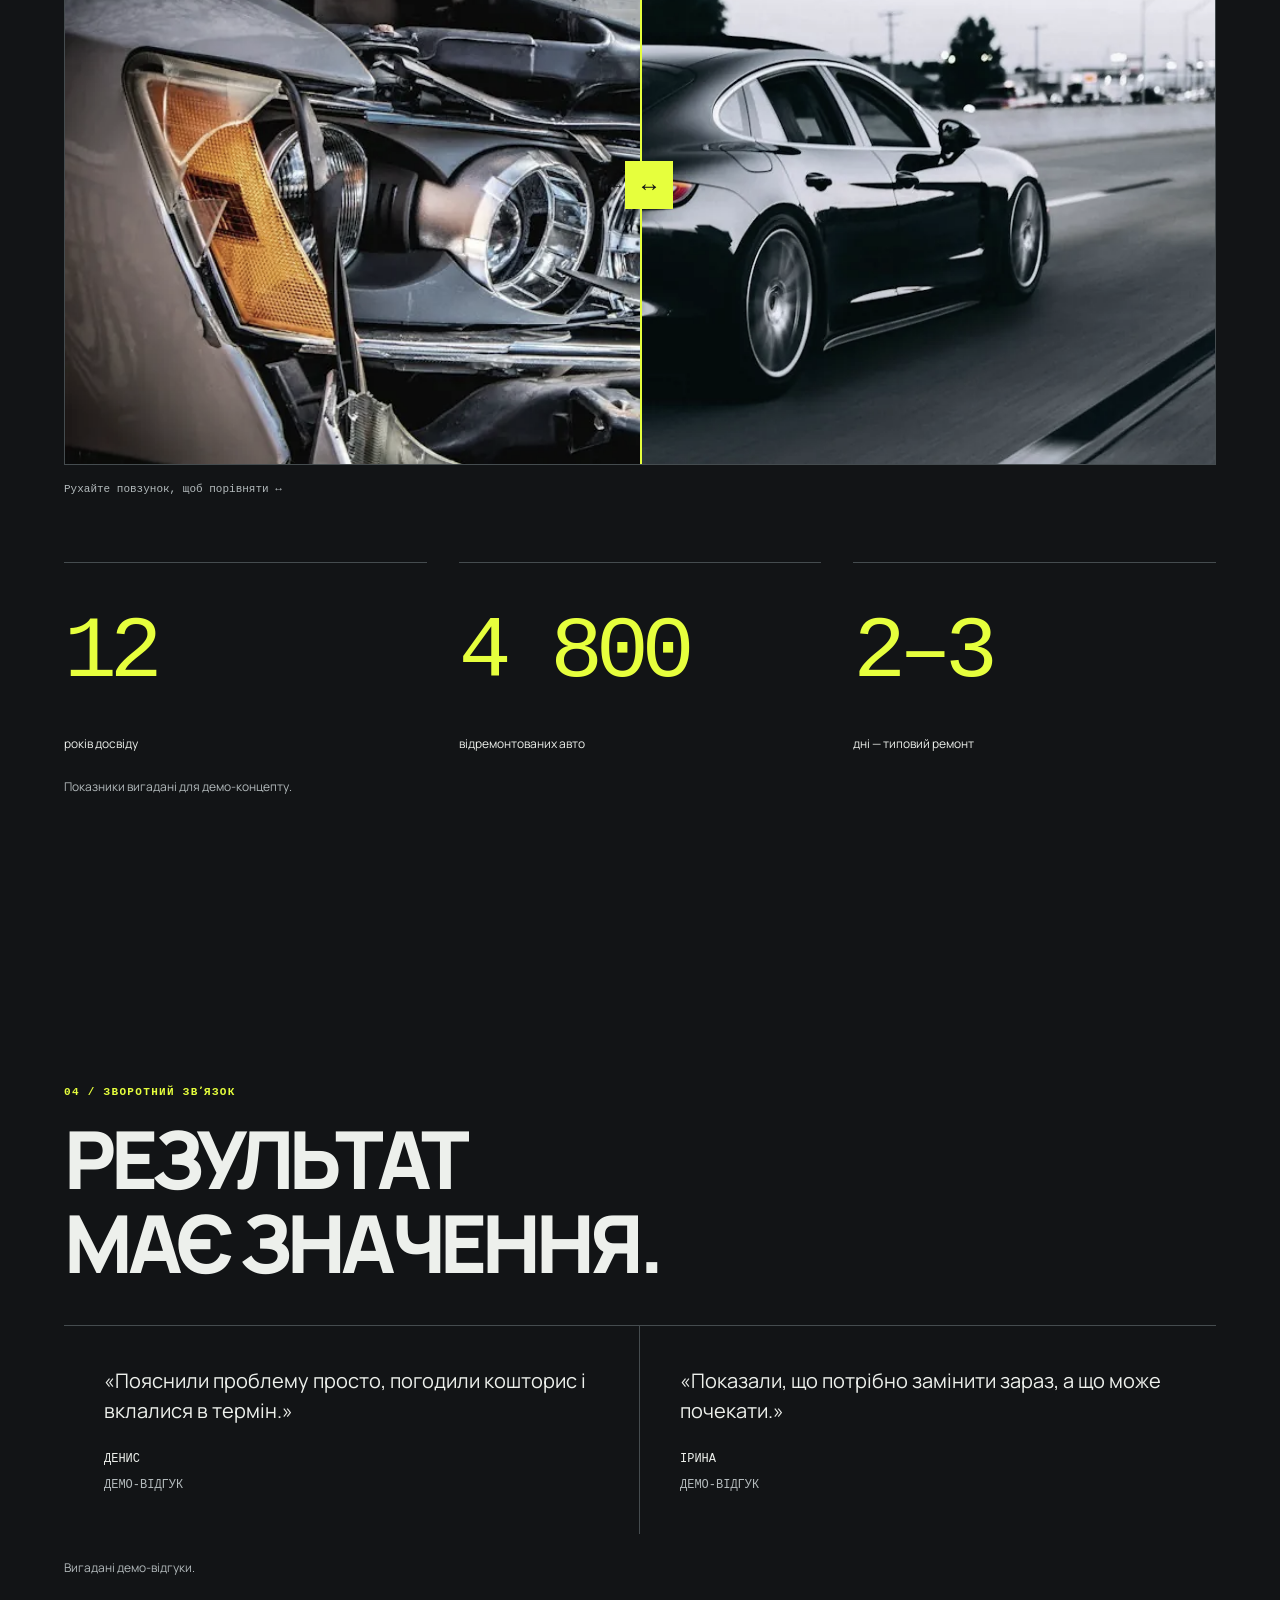
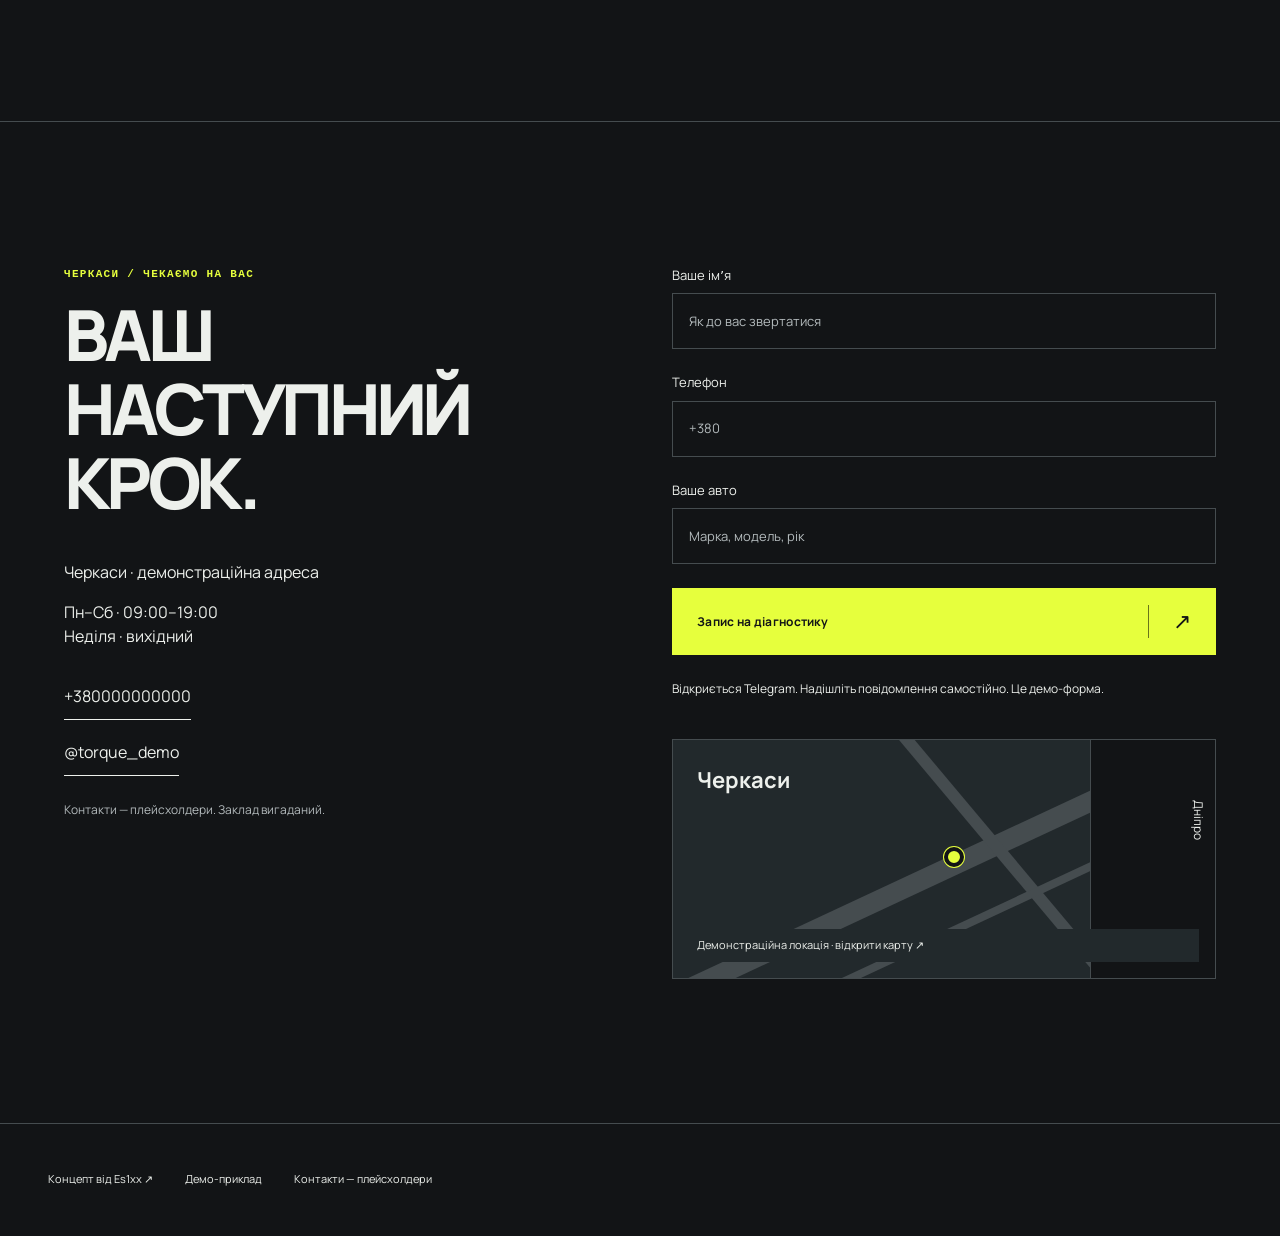
==== commit e8bea0b6: "Redesign Es1xx portfolio and business demos for mobile" ====
--- a/autoservice/index.html
+++ b/autoservice/index.html
@@ -1 +1,273 @@
-<!doctype html><html lang="uk"><head><meta charset="utf-8"><meta name="viewport" content="width=device-width, initial-scale=1"><title>TORQUE — Автосервіс у Черкасах | Демо</title><meta name="description" content="Діагностика, ремонт ходової та технічне обслуговування. Демонстраційний автосервіс TORQUE."><meta name="author" content="Es1xx"><meta name="theme-color" content="#202322"><meta property="og:type" content="website"><meta property="og:locale" content="uk_UA"><meta property="og:title" content="TORQUE — Автосервіс у Черкасах | Демо"><meta property="og:description" content="Діагностика, ремонт ходової та технічне обслуговування. Демонстраційний автосервіс TORQUE."><meta property="og:url" content="https://es1xx.github.io/autoservice/"><meta property="og:image" content="https://images.unsplash.com/photo-1486262715619-67b85e0b08d3?auto=format&fit=crop&w=1200&q=80"><meta name="twitter:card" content="summary_large_image"><link rel="icon" href="/assets/favicon.svg" type="image/svg+xml"><link rel="preconnect" href="https://images.unsplash.com"><link rel="stylesheet" href="/assets/style.css"><script src="/assets/config.js" defer></script><script src="/assets/app.js" defer></script></head><body class="torque" data-business="autoservice"><a class="skip" href="#main">До вмісту</a><header><nav class="wrap"><a class="logo" href="/autoservice/">TORQUE</a><div class="navlinks"><a class="desktop" href="#services">Послуги</a><a class="desktop" href="#results">Результат</a><a href="#request-section">На діагностику ↗</a></div></nav></header><main id="main"><section class="hero"><div class="wrap grid2"><div><span class="eyebrow">Автосервіс / Черкаси</span><h1>Твоя впевненість.<br><span>Наша робота.</span></h1><p>Знаходимо причину. Пояснюємо рішення.<br>Повертаємо авто в рух без зайвих запитань.</p><a class="btn" href="#request-section">Запис на діагностику ↗</a></div><figure><img src="https://images.unsplash.com/photo-1486262715619-67b85e0b08d3?auto=format&fit=crop&w=1200&q=80" alt="Механік працює над двигуном автомобіля" width="1200" height="900" fetchpriority="high"></figure></div><div class="hero-strip"><span>01 / ТОЧНА ДІАГНОСТИКА</span><span>02 / ПРОЗОРИЙ КОШТОРИС</span><span>03 / КОНТРОЛЬ ЯКОСТІ</span></div></section><section id="services"><div class="wrap grid2"><div><span class="eyebrow">Сервіс без загадок</span><h2>Від перевірки<br>до ремонту.</h2><p class="muted" style="margin-top:28px">Орієнтовна вартість робіт, без запчастин. Остаточну ціну узгоджуємо після огляду.</p></div><div><div class="price"><div><h3>Компʼютерна діагностика</h3><small>Електронні системи та помилки</small></div><strong>від 500 ₴</strong></div><div class="price"><div><h3>Діагностика ходової</h3><small>Підвіска, люфти, стан вузлів</small></div><strong>від 350 ₴</strong></div><div class="price"><div><h3>Заміна мастила</h3><small>Мастило та фільтр, робота</small></div><strong>від 400 ₴</strong></div><div class="price"><div><h3>Гальмівна система</h3><small>Заміна колодок однієї осі</small></div><strong>від 600 ₴</strong></div><div class="price"><div><h3>Ремонт підвіски</h3><small>За результатами діагностики</small></div><strong>від 700 ₴</strong></div></div></div></section><section><div class="wrap"><div class="section-head"><h2>Все по ділу.</h2><p>Так виглядає сервіс, якому довіряють. Демонстраційні умови обслуговування.</p></div><div class="grid3"><article class="reason reveal"><span>01</span><h3>Гарантія на роботи</h3><p>Фіксуємо виконані роботи. Умови й термін гарантії узгоджуємо до початку ремонту.</p></article><article class="reason reveal"><span>02</span><h3>Твій час має значення</h3><p>Записуємо на конкретний час. Повідомляємо про хід ремонту та погоджуємо терміни.</p></article><article class="reason reveal"><span>03</span><h3>Запчастини на вибір</h3><p>Пояснюємо різницю між варіантами й погоджуємо бюджет перед замовленням.</p></article></div></div></section><section id="results"><div class="wrap"><div class="section-head"><h2>Різниця відчутна.</h2><p>Ілюстрація до / після обробки одного фото. Це демо слайдера, а не реальний ремонт.</p></div><div class="compare"><img src="https://images.unsplash.com/photo-1503376780353-7e6692767b70?auto=format&fit=crop&w=1200&q=80" alt="Демонстрація вигляду автомобіля після обробки" width="1200" height="900" loading="lazy" decoding="async"><img class="before" src="https://images.unsplash.com/photo-1503376780353-7e6692767b70?auto=format&fit=crop&w=1200&q=80" alt="Демонстрація вигляду до обробки" width="1200" height="900" loading="lazy" decoding="async"><div class="labels"><span>ДО</span><span>ПІСЛЯ</span></div></div><label for="comparison" style="margin-top:20px">Перетягни, щоб порівняти<input class="range" id="comparison" type="range" min="0" max="100" value="50" aria-label="Межа порівняння до та після"></label><div class="stats"><div><strong data-count="12">12</strong><small>років досвіду*</small></div><div><strong data-count="4800">4 800</strong><small>авто відремонтовано*</small></div><div><strong data-count="6">6</strong><small>сервісних постів*</small></div></div><p class="muted" style="font-size:.75rem;margin-top:15px">* Ілюстративні показники для демонстраційного сайту.</p></div></section><section><div class="wrap"><div class="section-head"><h2>Кажуть гості.</h2><p>Ілюстративні відгуки для демо. Не є відгуками реальних клієнтів.</p></div><div class="grid3"><blockquote class="quote reveal">«Пояснили проблему зрозуміло й погодили кошторис.»<cite>Олег · демо-відгук</cite></blockquote><blockquote class="quote reveal">«Зручно записатися. Все по справі.»<cite>Віталій · демо-відгук</cite></blockquote><blockquote class="quote reveal">«Показали деталі та розповіли про варіанти заміни.»<cite>Наталія · демо-відгук</cite></blockquote></div></div></section><section id="request-section"><div class="wrap grid2"><div><span class="eyebrow">Почнемо з діагностики</span><h2>Повернемо<br>тебе в рух.</h2><p class="muted" style="margin-top:28px">Залиш дані у формі — вона відкриє Telegram з підготовленим повідомленням. Або зателефонуй нам.</p><div class="contact-links"><a class="btn" data-contact="phone" href="tel:+380000000000">Подзвонити ↗</a><a class="btn outline" data-contact="telegram" href="https://t.me/torque_demo">@torque_demo ↗</a></div></div><form id="request"><label>Твоє імʼя<input name="name" autocomplete="given-name" placeholder="Як до тебе звертатися" required maxlength="80"></label><label>Телефон<input name="phone" type="tel" autocomplete="tel" inputmode="tel" placeholder="+380 __ ___ __ __" required pattern="[+0-9() .-]{9,20}" maxlength="20"></label><label>Автомобіль<input name="car" autocomplete="off" placeholder="Марка, модель, рік" required maxlength="120"></label><button class="btn" type="submit">Підготувати заявку в Telegram ↗</button><p class="form-help">Дані не зберігаються на сайті. Повідомлення потрібно надіслати самостійно. Контакт Telegram є плейсхолдером.</p><p class="form-help" id="form-status" role="status" aria-live="polite"></p></form></div></section><section class="contact" id="contacts"><div class="wrap grid2"><div><span class="eyebrow">Побачимось у Черкасах</span><h2>Ми поруч.</h2><p data-address>Черкаси · демонстраційна адреса</p><p class="muted">Пн–Пт 09:00–18:00 · Сб 09:00–15:00 · Нд вихідний</p><div class="contact-links"><a class="btn" data-contact="phone" href="tel:+380000000000">Подзвонити ↗</a><a class="btn outline" data-contact="telegram" href="https://t.me/torque_demo">@torque_demo ↗</a></div><small class="muted">Контакти — плейсхолдери. На карті показано центр міста.</small></div><iframe class="map" title="Карта центру Черкас — демонстраційна локація" loading="lazy" referrerpolicy="no-referrer" src="https://www.openstreetmap.org/export/embed.html?bbox=32.045%2C49.433%2C32.075%2C49.453&amp;layer=mapnik&amp;marker=49.443%2C32.060"></iframe></div></section></main><a class="btn mobile-cta" data-contact="phone" href="tel:+380000000000">Подзвонити ↗</a><footer><div class="wrap"><a href="/">Концепт від Es1xx ↗</a><span>Демо-приклад · Усі назви, ціни, відгуки й контакти — ілюстративні.</span><span>Черкаси · 2026</span></div></footer></body></html>+<!doctype html>
+<html lang="uk">
+  <head>
+    <meta charset="utf-8" />
+    <meta name="viewport" content="width=device-width,initial-scale=1" />
+    <title>TORQUE — автосервіс у Черкасах | Демо</title>
+    <meta
+      name="description"
+      content="Діагностика та ремонт без зайвих припущень. Демо-концепт автосервісу TORQUE від Es1xx."
+    />
+    <meta name="theme-color" content="#121416" />
+    <link rel="canonical" href="https://es1xx.github.io/autoservice/" />
+    <meta property="og:url" content="https://es1xx.github.io/autoservice/" />
+    <meta property="og:site_name" content="TORQUE · Демо від Es1xx" />
+    <meta property="og:type" content="website" />
+    <meta property="og:locale" content="uk_UA" />
+    <meta property="og:title" content="TORQUE — автосервіс у Черкасах | Демо" />
+    <meta
+      property="og:description"
+      content="Діагностика та ремонт без зайвих припущень. Демо-концепт автосервісу TORQUE від Es1xx."
+    />
+    <meta
+      property="og:image"
+      content="https://es1xx.github.io/assets/og-es1xx.webp"
+    />
+    <link rel="icon" href="../assets/torque-icon.svg" type="image/svg+xml" />
+    <link rel="stylesheet" href="../assets/foundation.css" />
+    <link rel="stylesheet" href="../assets/torque.css" />
+    <script src="../assets/demo.js" defer></script>
+  </head>
+  <body class="torque">
+    <a class="skip" href="#main">До вмісту</a>
+    <header class="mast">
+      <a class="brand" href="#home">TORQUE<span>®</span></a>
+      <nav aria-label="Навігація">
+        <a href="#services">Послуги</a><a href="#approach">Підхід</a>
+      </nav>
+      <a class="header-cta" href="#contact">Запис на діагностику ↗</a>
+    </header>
+    <main id="main">
+      <section class="hero" id="home">
+        <div class="hero-image">
+          <img
+            class=""
+            src="../assets/photos/torque-hero.webp"
+            width="1200"
+            height="675"
+            alt="Майстер працює з двигуном автомобіля"
+            fetchpriority="high"
+          />
+        </div>
+        <div class="tech-grid" aria-hidden="true"></div>
+        <div class="hero-content">
+          <p class="eyebrow">Автосервіс / Черкаси</p>
+          <h1>ТОЧНІСТЬ.<br />БЕЗ ЗАЙВИХ<br /><span>ОБЕРТІВ.</span></h1>
+          <p>Спершу знаходимо причину.<br />Потім повертаємо вас на дорогу.</p>
+          <a class="button hero-cta" href="#contact"
+            >Запис на діагностику <span aria-hidden="true">↗</span></a
+          >
+        </div>
+        <div class="hero-spec">
+          <span>ДІАГНОСТИКА / РЕМОНТ / СЕРВІС</span
+          ><span>49.44° N 32.06° E</span>
+        </div>
+      </section>
+      <section class="section services" id="services">
+        <p class="eyebrow">01 / Перелік робіт</p>
+        <h2>ЗНАЄМО,<br />ДЕ ШУКАТИ.</h2>
+        <div class="service-table">
+          <article>
+            <span>01</span>
+            <div>
+              <h3>Компʼютерна діагностика</h3>
+              <p>Електронні системи та помилки</p>
+            </div>
+            <strong>від 500 ₴</strong>
+          </article>
+          <article>
+            <span>02</span>
+            <div>
+              <h3>Ходова частина</h3>
+              <p>Підвіска, кермування, гальма</p>
+            </div>
+            <strong>від 600 ₴</strong>
+          </article>
+          <article>
+            <span>03</span>
+            <div>
+              <h3>Планове ТО</h3>
+              <p>Мастило, фільтри, перевірка вузлів</p>
+            </div>
+            <strong>від 800 ₴</strong>
+          </article>
+          <article>
+            <span>04</span>
+            <div>
+              <h3>Двигун та трансмісія</h3>
+              <p>Діагностика й ремонт агрегатів</p>
+            </div>
+            <strong>від 1 500 ₴</strong>
+          </article>
+        </div>
+        <p class="disclaimer">
+          Орієнтовні демо-ціни. Вартість залежить від авто й обсягу робіт.
+        </p>
+      </section>
+      <section class="section approach" id="approach">
+        <p class="eyebrow">02 / Принцип роботи</p>
+        <h2>УСЕ ПО СУТІ.</h2>
+        <div class="reasons">
+          <article>
+            <span>01 / ГАРАНТІЯ</span>
+            <h3>Відповідаємо<br />за результат.</h3>
+            <p>Узгоджуємо перелік робіт і пояснюємо кожну позицію.</p>
+          </article>
+          <article>
+            <span>02 / ШВИДКІСТЬ</span>
+            <h3>Ваш час —<br />теж ресурс.</h3>
+            <p>Повідомляємо терміни до ремонту та тримаємо в курсі.</p>
+          </article>
+          <article>
+            <span>03 / ЗАПЧАСТИНИ</span>
+            <h3>Підбираємо.<br />Не навʼязуємо.</h3>
+            <p>Пропонуємо варіанти під автомобіль і ваш бюджет.</p>
+          </article>
+        </div>
+      </section>
+      <section class="section results">
+        <div class="result-heading">
+          <p class="eyebrow">03 / Різниця видима</p>
+          <h2>ДО. ПІСЛЯ.<br />БЕЗ ЗАЙВИХ СЛІВ.</h2>
+          <p class="disclaimer">
+            Ілюстративне порівняння різних авто. Не є звітом про реальний
+            ремонт.
+          </p>
+        </div>
+        <div class="comparison" style="--split: 50%">
+          <div class="before">
+            <img
+              class=""
+              src="../assets/photos/car-before.webp"
+              width="1000"
+              height="667"
+              alt="Автомобіль до відновлення"
+              loading="lazy"
+              decoding="async"
+            /><span>ДО</span>
+          </div>
+          <div class="after">
+            <img
+              class=""
+              src="../assets/photos/car-after.webp"
+              width="1200"
+              height="800"
+              alt="Чистий доглянутий автомобіль після відновлення"
+              loading="lazy"
+              decoding="async"
+            /><span>ПІСЛЯ</span>
+          </div>
+          <div class="comparison-line" aria-hidden="true">↔</div>
+          <input
+            type="range"
+            min="0"
+            max="100"
+            value="50"
+            aria-label="Порівняти фото до та після"
+          />
+        </div>
+        <p class="range-hint">Рухайте повзунок, щоб порівняти ↔</p>
+        <div class="stats">
+          <div>
+            <strong data-count="12">12</strong><span>років досвіду</span>
+          </div>
+          <div>
+            <strong data-count="4800">4 800</strong
+            ><span>відремонтованих авто</span>
+          </div>
+          <div>
+            <strong
+              ><span data-count="2">2</span>–<span data-count="3"
+                >3</span
+              ></strong
+            ><span>дні — типовий ремонт</span>
+          </div>
+        </div>
+        <p class="disclaimer">Показники вигадані для демо-концепту.</p>
+      </section>
+      <section class="section">
+        <p class="eyebrow">04 / Зворотний звʼязок</p>
+        <h2>РЕЗУЛЬТАТ<br />МАЄ ЗНАЧЕННЯ.</h2>
+        <div class="reviews">
+          <figure>
+            <blockquote>
+              «Пояснили проблему просто, погодили кошторис і вклалися в термін.»
+            </blockquote>
+            <figcaption>Денис <span>Демо-відгук</span></figcaption>
+          </figure>
+          <figure>
+            <blockquote>
+              «Показали, що потрібно замінити зараз, а що може почекати.»
+            </blockquote>
+            <figcaption>Ірина <span>Демо-відгук</span></figcaption>
+          </figure>
+        </div>
+        <p class="disclaimer">Вигадані демо-відгуки.</p>
+      </section>
+      <section id="contact" class="contact section">
+        <div class="contact-copy">
+          <p class="eyebrow">Черкаси / Чекаємо на вас</p>
+          <h2>ВАШ НАСТУПНИЙ<br />КРОК.</h2>
+          <p>Черкаси · демонстраційна адреса</p>
+          <p>Пн–Сб · 09:00–19:00<br />Неділя · вихідний</p>
+          <div class="contact-links">
+            <a href="tel:+380000000000">+380000000000</a
+            ><a href="https://t.me/torque_demo">@torque_demo</a>
+          </div>
+          <p class="disclaimer">Контакти — плейсхолдери. Заклад вигаданий.</p>
+        </div>
+        <div class="contact-action">
+          <form data-telegram="torque_demo">
+            <label
+              >Ваше імʼя<input
+                name="name"
+                autocomplete="given-name"
+                required
+                placeholder="Як до вас звертатися" /></label
+            ><label
+              >Телефон<input
+                name="phone"
+                type="tel"
+                autocomplete="tel"
+                required
+                pattern="[+0-9 ()-]{7,20}"
+                placeholder="+380" /></label
+            ><label
+              >Ваше авто<input
+                name="details"
+                required
+                placeholder="Марка, модель, рік" /></label
+            ><button class="button" type="submit">
+              Запис на діагностику <span aria-hidden="true">↗</span>
+            </button>
+            <p class="form-note">
+              Відкриється Telegram. Надішліть повідомлення самостійно. Це
+              демо-форма.
+            </p>
+          </form>
+          <a
+            class="local-map"
+            href="https://www.openstreetmap.org/#map=15/49.444/32.060"
+            target="_blank"
+            rel="noopener"
+            ><span class="map-street s1"></span
+            ><span class="map-street s2"></span
+            ><span class="map-street s3"></span
+            ><span class="map-river">Дніпро</span><span class="map-dot"></span
+            ><strong>Черкаси</strong
+            ><small>Демонстраційна локація · відкрити карту ↗</small></a
+          >
+        </div>
+      </section>
+    </main>
+    <footer>
+      <a href="../">Концепт від Es1xx ↗</a><span>Демо-приклад</span
+      ><span>Контакти — плейсхолдери</span>
+    </footer>
+    <div class="mobile-dock" hidden>
+      <a class="button" href="#contact"
+        >Запис на діагностику <span aria-hidden="true">↗</span></a
+      >
+    </div>
+  </body>
+</html>
--- a/assets/torque.css
+++ b/assets/torque.css
@@ -0,0 +1,353 @@
+.torque {
+  --bg: #121416;
+  --text: #edf0ec;
+  --accent: #e6ff3d;
+  --muted: #b3babc;
+  --line: #454c4f;
+  --map-bg: #22292c;
+  background: var(--bg);
+  color: var(--text);
+}
+.torque .brand {
+  font-size: 24px;
+  font-weight: 850;
+  letter-spacing: -0.08em;
+}
+.torque .brand span {
+  font-size: 10px;
+  margin: 0 0 12px 4px;
+}
+.torque .eyebrow,
+.torque .hero-spec,
+.torque .service-table > article > span,
+.torque .service-table strong,
+.torque .reasons > article > span,
+.torque .stats strong {
+  font-family: ui-monospace, SFMono-Regular, Consolas, monospace;
+}
+.torque .eyebrow {
+  color: var(--accent);
+}
+.torque h1,
+.torque h2 {
+  font-weight: 800;
+  letter-spacing: -0.065em;
+}
+.torque h1 {
+  font-size: clamp(43px, 11.7vw, 104px);
+  margin: 24px 0;
+  line-height: 1.02;
+}
+.torque h1 span {
+  color: var(--accent);
+}
+.torque h2 {
+  font-size: clamp(36px, 7vw, 80px);
+}
+.torque .hero {
+  position: relative;
+  min-height: calc(100svh - 80px);
+  padding: 64px 24px 80px;
+  display: flex;
+  align-items: center;
+  isolation: isolate;
+}
+.torque .hero-image,
+.torque .tech-grid {
+  position: absolute;
+  inset: 0;
+  z-index: -2;
+}
+.torque .hero-image img {
+  width: 100%;
+  height: 100%;
+  filter: saturate(0.3);
+  object-position: 60% center;
+}
+.torque .hero-image:after {
+  content: "";
+  position: absolute;
+  inset: 0;
+  background:
+    linear-gradient(90deg, rgba(18, 20, 22, 0.95), rgba(18, 20, 22, 0.55)),
+    linear-gradient(0deg, #121416, transparent 70%);
+}
+.torque .tech-grid {
+  z-index: -1;
+  opacity: 0.16;
+  background-image:
+    linear-gradient(var(--line) 1px, transparent 1px),
+    linear-gradient(90deg, var(--line) 1px, transparent 1px);
+  background-size: 64px 64px;
+}
+.torque .hero-content > p:not(.eyebrow) {
+  font-size: 14px;
+  margin-bottom: 32px;
+}
+.torque .hero-spec {
+  position: absolute;
+  bottom: 24px;
+  left: 24px;
+  right: 24px;
+  display: flex;
+  justify-content: space-between;
+  font-size: 8px;
+  color: var(--muted);
+}
+.torque .hero-spec span:last-child {
+  display: none;
+}
+.torque .button {
+  font-size: 12px;
+}
+.torque .service-table > article {
+  display: grid;
+  grid-template-columns: 20px 1fr;
+  gap: 12px;
+  padding: 24px 0;
+  border-top: 1px solid var(--line);
+}
+.torque .service-table > article > span {
+  font-size: 11px;
+  color: var(--accent);
+}
+.torque .service-table h3 {
+  font-size: 18px;
+  line-height: 1.3;
+}
+.torque .service-table p {
+  font-size: 12px;
+  color: var(--muted);
+  margin-top: 8px;
+}
+.torque .service-table strong {
+  grid-column: 2;
+  font-size: 16px;
+  font-weight: 500;
+  color: var(--accent);
+}
+.torque .disclaimer {
+  color: var(--muted);
+  margin-top: 24px;
+}
+.torque .approach {
+  background: #1c2022;
+  border-block: 1px solid var(--line);
+}
+.torque .reasons {
+  display: grid;
+}
+.torque .reasons article {
+  padding: 32px 0;
+  border-top: 1px solid var(--line);
+}
+.torque .reasons article > span {
+  color: var(--accent);
+  font-size: 11px;
+}
+.torque .reasons h3 {
+  font-size: 27px;
+  letter-spacing: -0.04em;
+  margin: 24px 0;
+  line-height: 1.15;
+}
+.torque .reasons p {
+  font-size: 13px;
+  color: var(--muted);
+  max-width: 290px;
+}
+.torque .comparison {
+  position: relative;
+  height: 320px;
+  margin-top: 40px;
+  overflow: hidden;
+  border: 1px solid var(--line);
+}
+.torque .comparison .before,
+.torque .comparison .after {
+  position: absolute;
+  inset: 0;
+}
+.torque .comparison img {
+  width: 100%;
+  height: 100%;
+  filter: saturate(0.65);
+}
+.torque .comparison .before {
+  clip-path: inset(0 calc(100% - var(--split)) 0 0);
+  z-index: 2;
+}
+.torque .comparison .after {
+  z-index: 1;
+}
+.torque .comparison .before > span,
+.torque .comparison .after > span {
+  position: absolute;
+  top: 16px;
+  background: var(--bg);
+  padding: 8px 12px;
+  font-size: 11px;
+  font-family: monospace;
+}
+.torque .comparison .before > span {
+  left: 16px;
+}
+.torque .comparison .after > span {
+  right: 16px;
+}
+.torque .comparison input {
+  position: absolute;
+  inset: 0;
+  width: 100%;
+  height: 100%;
+  opacity: 0;
+  cursor: ew-resize;
+  z-index: 5;
+  margin: 0;
+}
+.torque .comparison:focus-within {
+  outline: 3px solid var(--accent);
+  outline-offset: 5px;
+}
+.torque .comparison-line {
+  position: absolute;
+  top: 0;
+  bottom: 0;
+  left: var(--split);
+  z-index: 3;
+  width: 2px;
+  background: var(--accent);
+  display: flex;
+  align-items: center;
+  justify-content: center;
+  color: var(--bg);
+}
+.torque .comparison-line:after {
+  content: "↔";
+  width: 48px;
+  height: 48px;
+  display: grid;
+  place-items: center;
+  background: var(--accent);
+  flex-shrink: 0;
+  font-size: 24px;
+}
+.torque .range-hint {
+  font-family: monospace;
+  font-size: 11px;
+  margin-top: 16px;
+  color: var(--muted);
+}
+.torque .stats {
+  display: grid;
+  grid-template-columns: 1fr;
+  gap: 32px;
+  margin-top: 64px;
+}
+.torque .stats > div {
+  padding-top: 24px;
+  border-top: 1px solid var(--line);
+  display: flex;
+  align-items: baseline;
+  gap: 24px;
+}
+.torque .stats strong {
+  font-size: 48px;
+  letter-spacing: -0.08em;
+  font-weight: 500;
+  color: var(--accent);
+}
+.torque .stats > div > span {
+  font-size: 12px;
+  max-width: 100px;
+}
+.torque .contact {
+  border-top: 1px solid var(--line);
+}
+.torque .contact-action {
+  margin-top: 40px;
+}
+.torque .contact h2 {
+  font-size: clamp(36px, 5.5vw, 72px);
+}
+@media (min-width: 768px) {
+  .torque .hero {
+    min-height: calc(100svh - 96px);
+    padding: 80px 48px 104px;
+  }
+  .torque h1 {
+    font-size: clamp(76px, 8vw, 116px);
+  }
+  .torque .hero-content {
+    max-width: 1000px;
+  }
+  .torque .hero-image:after {
+    background:
+      linear-gradient(90deg, rgba(18, 20, 22, 0.95), rgba(18, 20, 22, 0.15)),
+      linear-gradient(0deg, #121416, transparent 80%);
+  }
+  .torque .hero-spec {
+    left: 48px;
+    right: 48px;
+    font-size: 10px;
+  }
+  .torque .hero-spec span:last-child {
+    display: block;
+  }
+  .torque .service-table > article {
+    grid-template-columns: 48px 1fr auto;
+    gap: 24px;
+    align-items: baseline;
+    padding: 32px 0;
+  }
+  .torque .service-table strong {
+    grid-column: auto;
+    font-size: 22px;
+  }
+  .torque .service-table h3 {
+    font-size: 25px;
+  }
+  .torque .reasons {
+    grid-template-columns: repeat(3, 1fr);
+    gap: 32px;
+  }
+  .torque .reasons h3 {
+    font-size: clamp(23px, 2.5vw, 36px);
+  }
+  .torque .comparison {
+    height: 560px;
+  }
+  .torque .stats {
+    grid-template-columns: repeat(3, 1fr);
+  }
+  .torque .stats > div {
+    display: block;
+  }
+  .torque .stats strong {
+    font-size: 64px;
+  }
+  .torque .stats > div > span {
+    display: block;
+    margin-top: 16px;
+    max-width: none;
+  }
+  .torque .contact-action {
+    margin-top: 0;
+  }
+}
+@media (min-width: 1200px) {
+  .torque .hero {
+    padding-inline: 64px;
+  }
+  .torque .hero-image {
+    left: 28%;
+  }
+  .torque .hero-spec {
+    left: 64px;
+    right: 64px;
+  }
+  .torque .stats strong {
+    font-size: 88px;
+  }
+}
+.torque .button{letter-spacing:.025em}.torque .button>span{border-left:1px solid #68751a;padding-left:24px}.torque .reviews{gap:0;border-top:1px solid var(--line)}.torque .reviews figure{border:0;padding:32px 0}.torque .reviews figcaption{font-family:ui-monospace,monospace;font-size:12px;text-transform:uppercase}@media(min-width:768px){.torque .reviews figure{padding:40px}.torque .reviews figure:first-child{border-right:1px solid var(--line)}}
